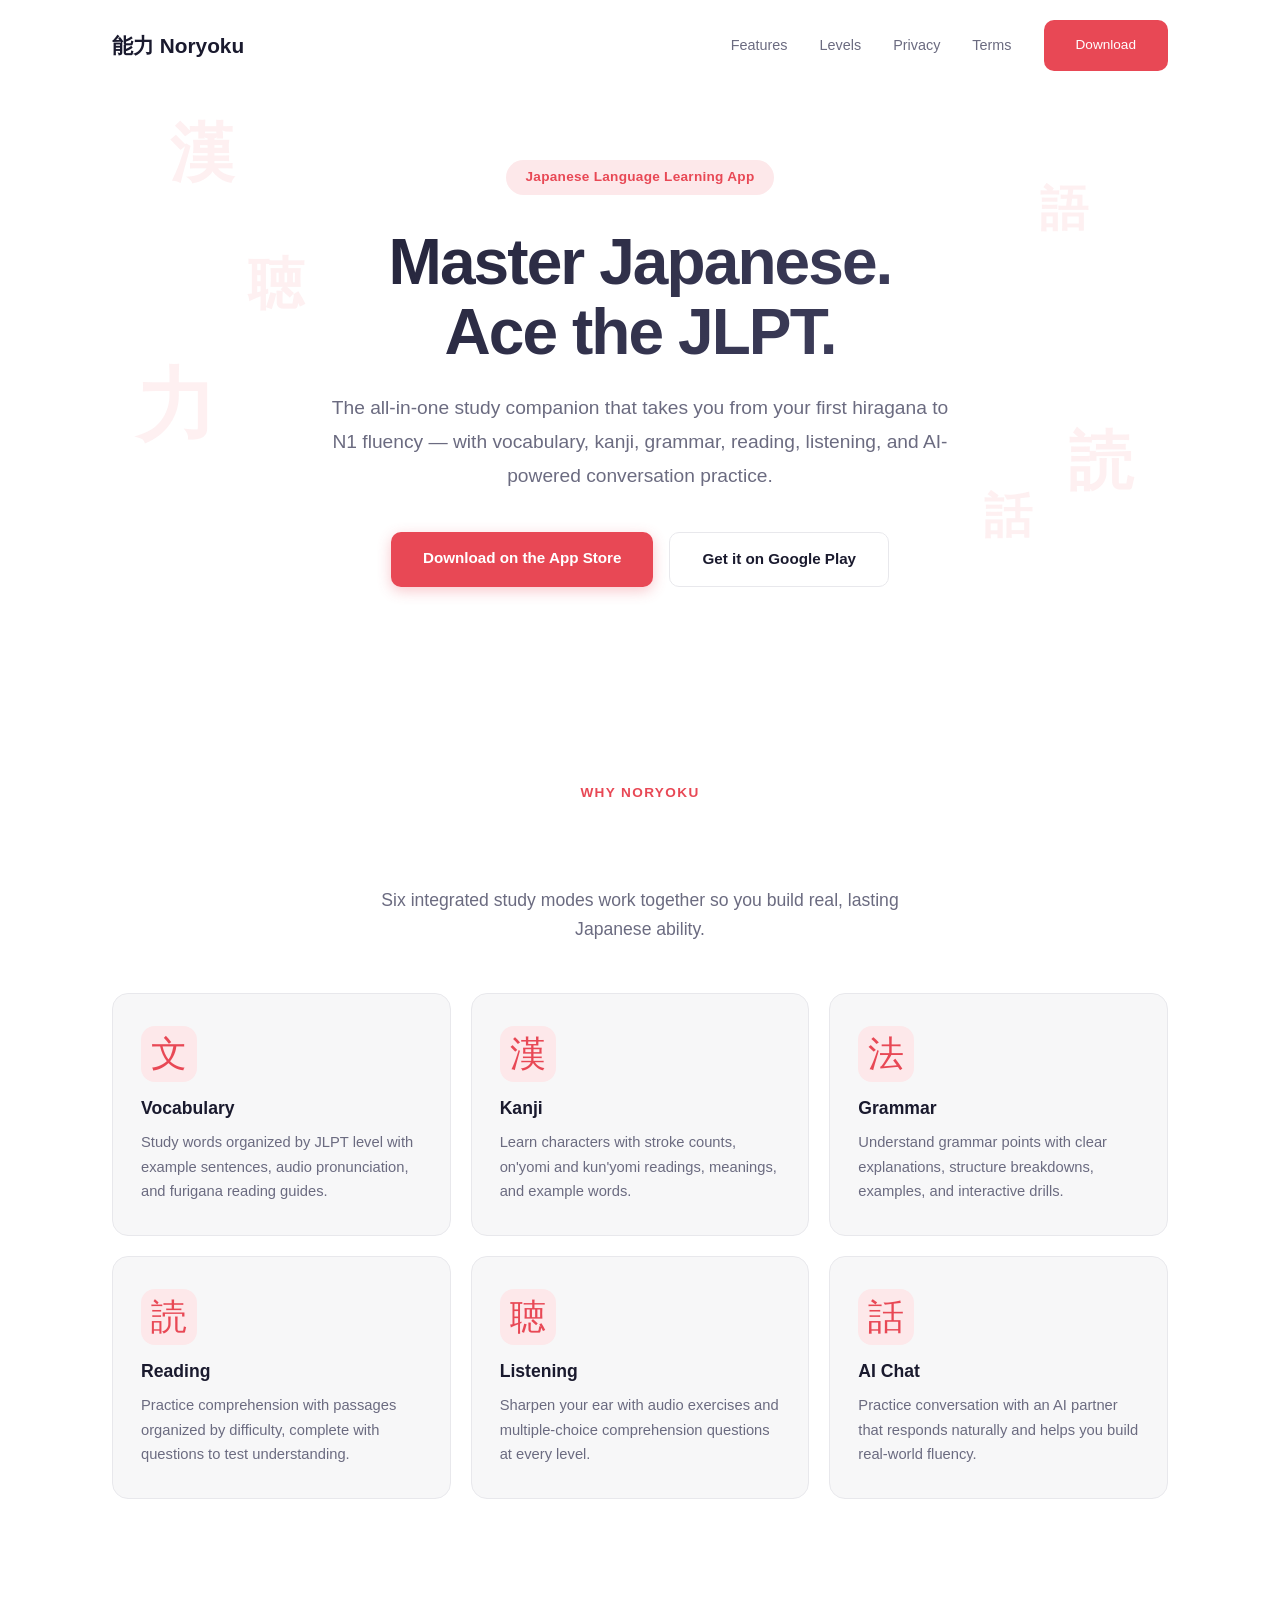
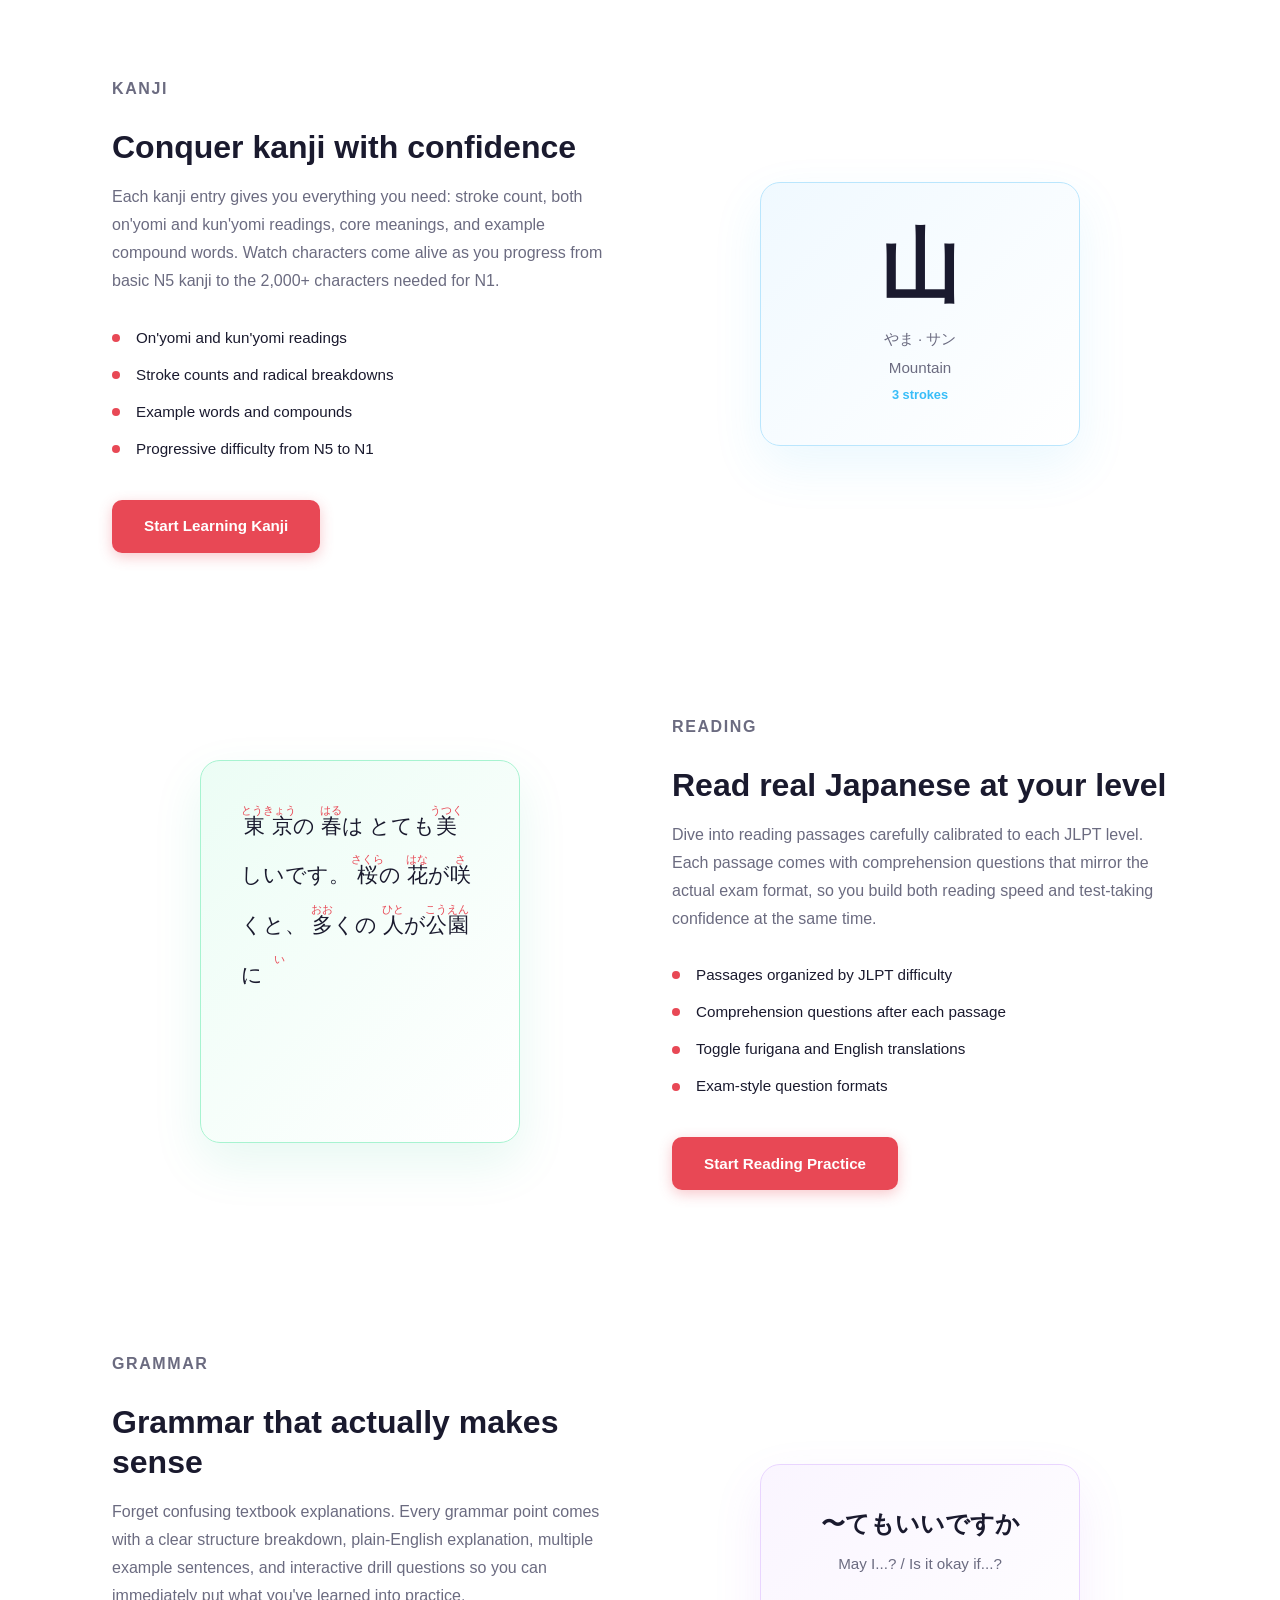
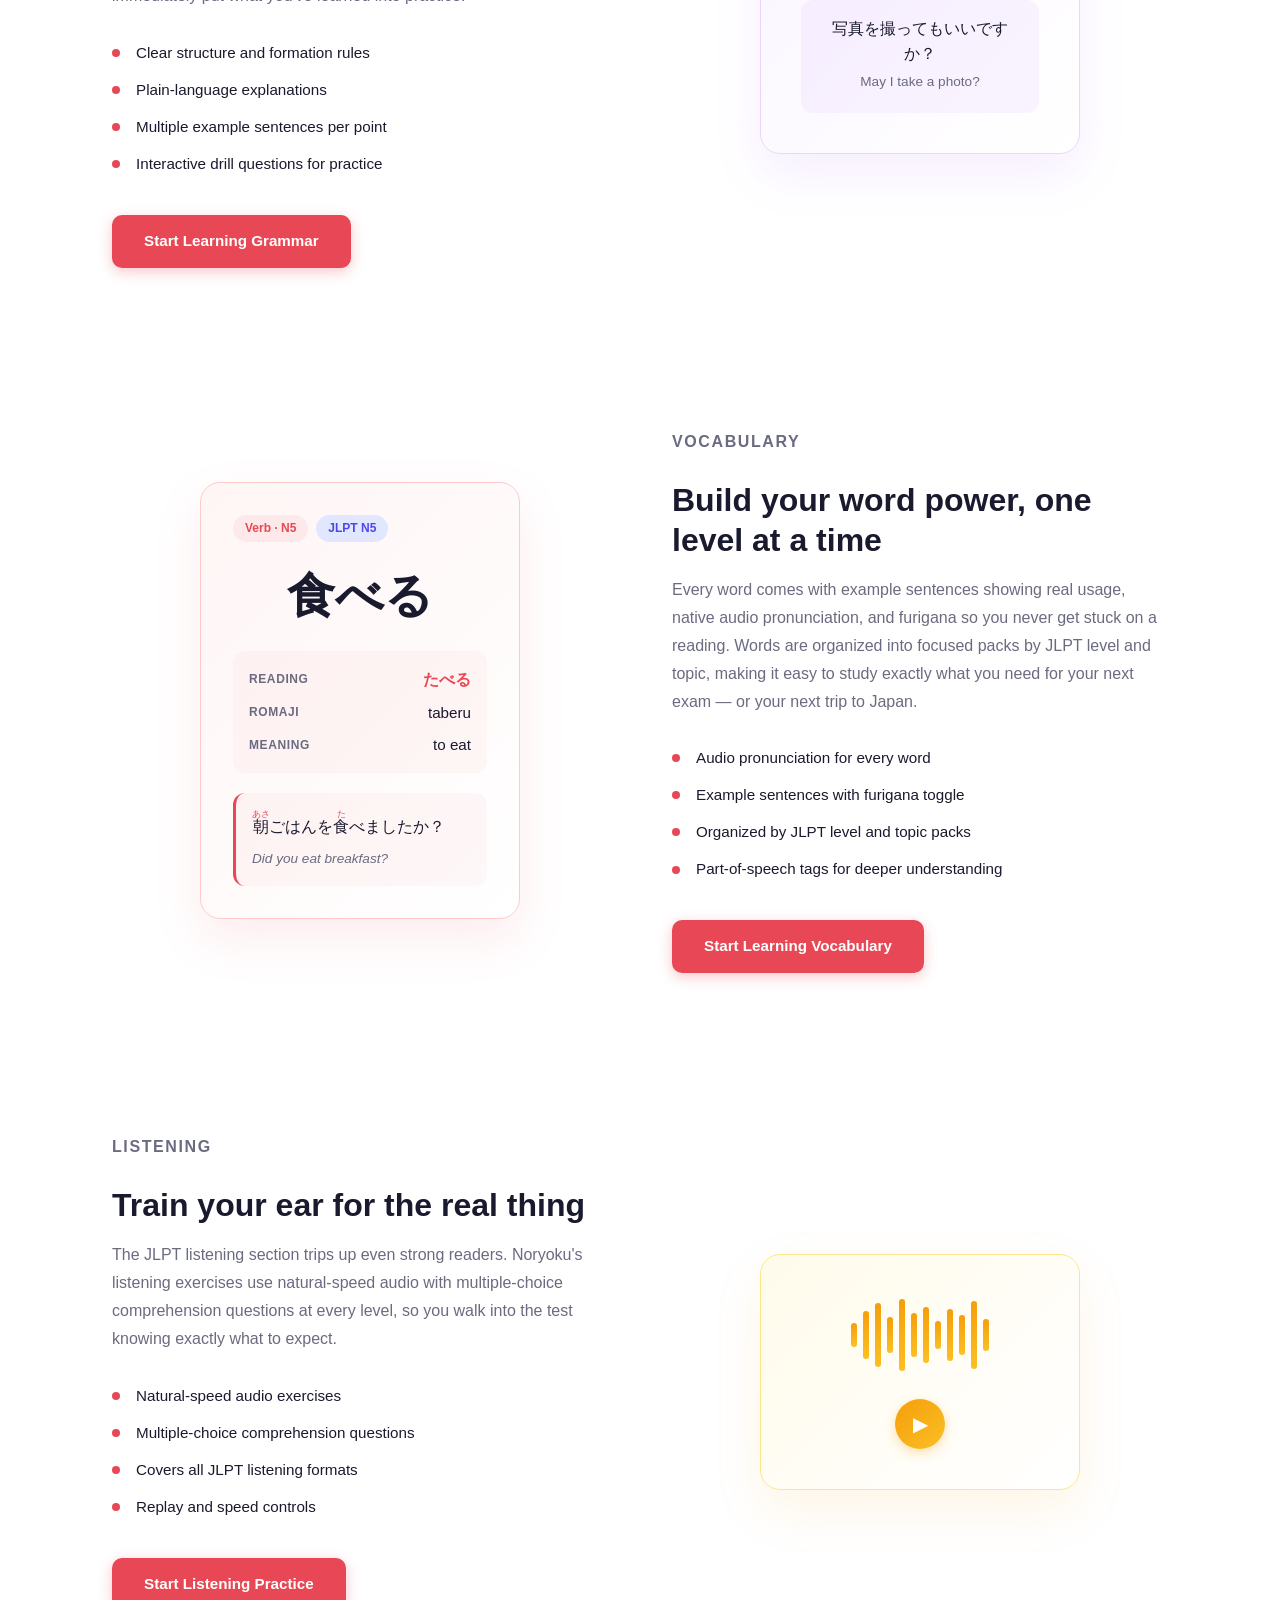
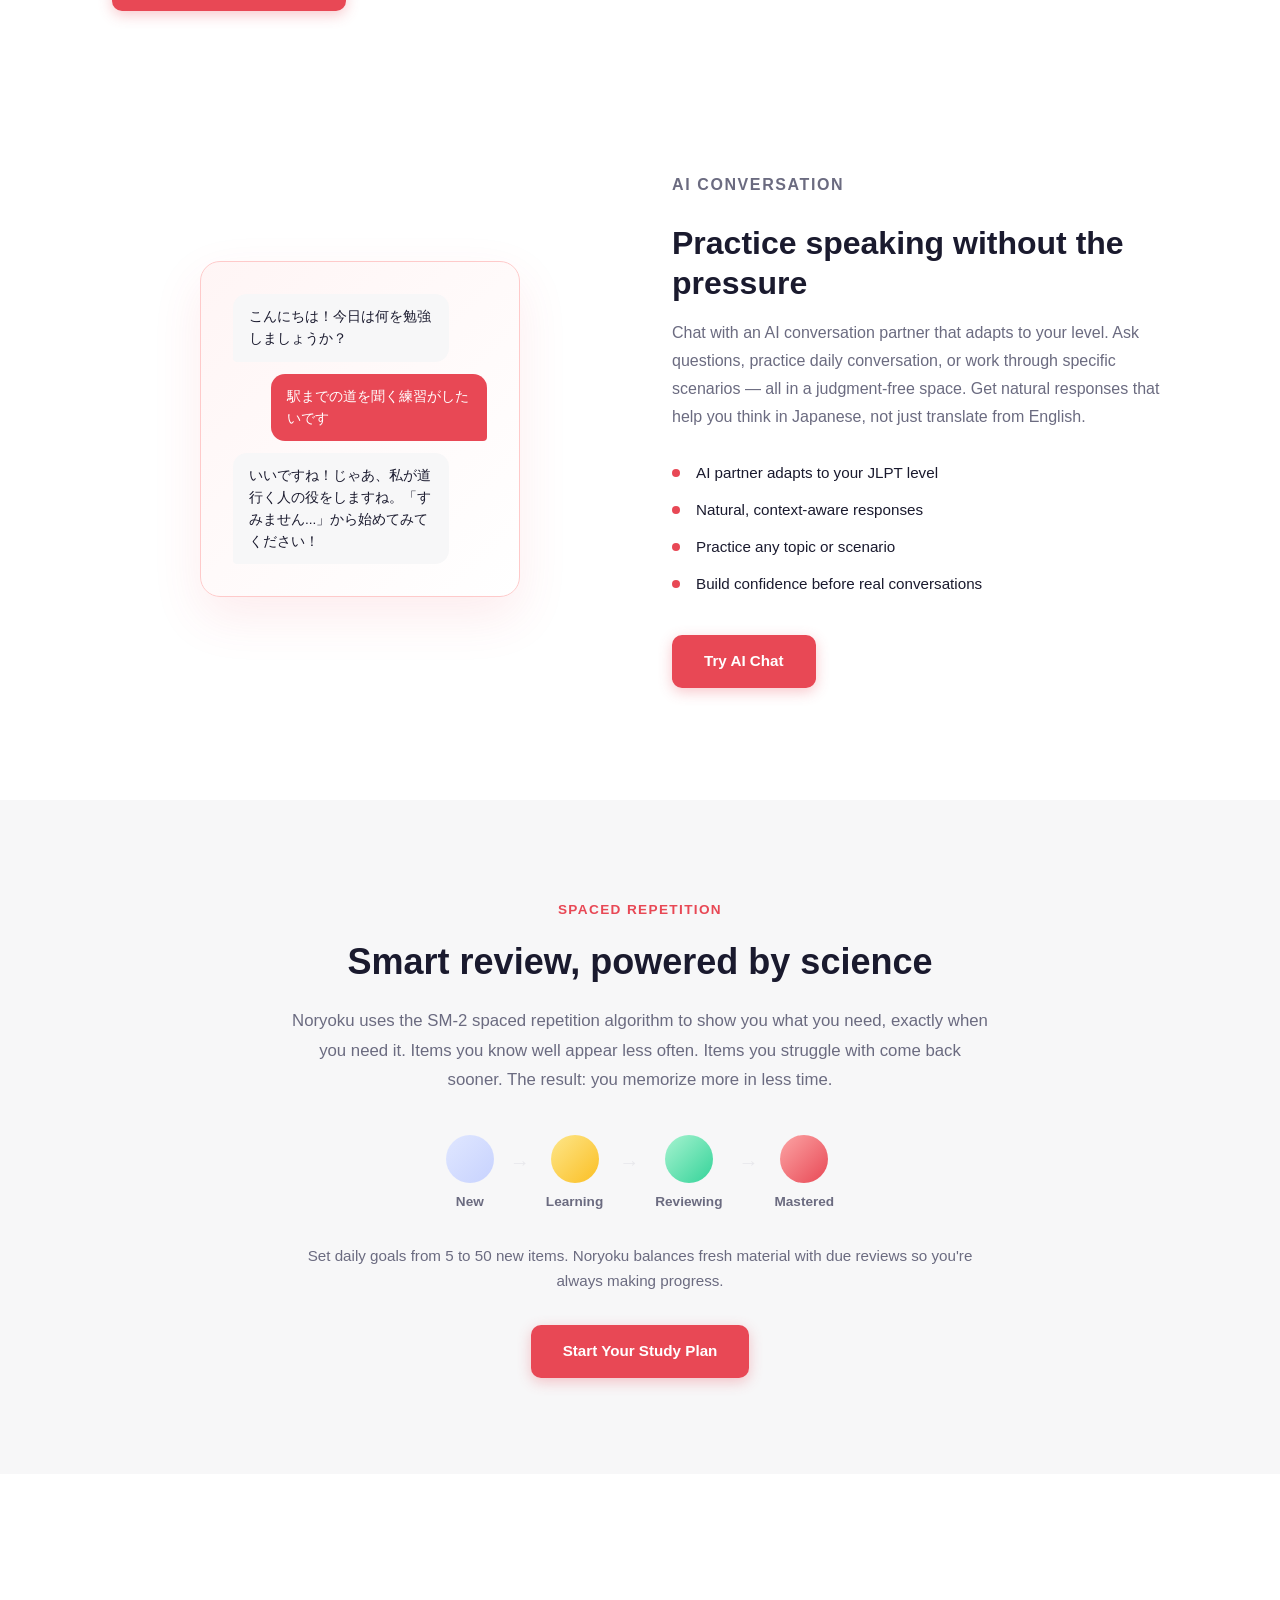
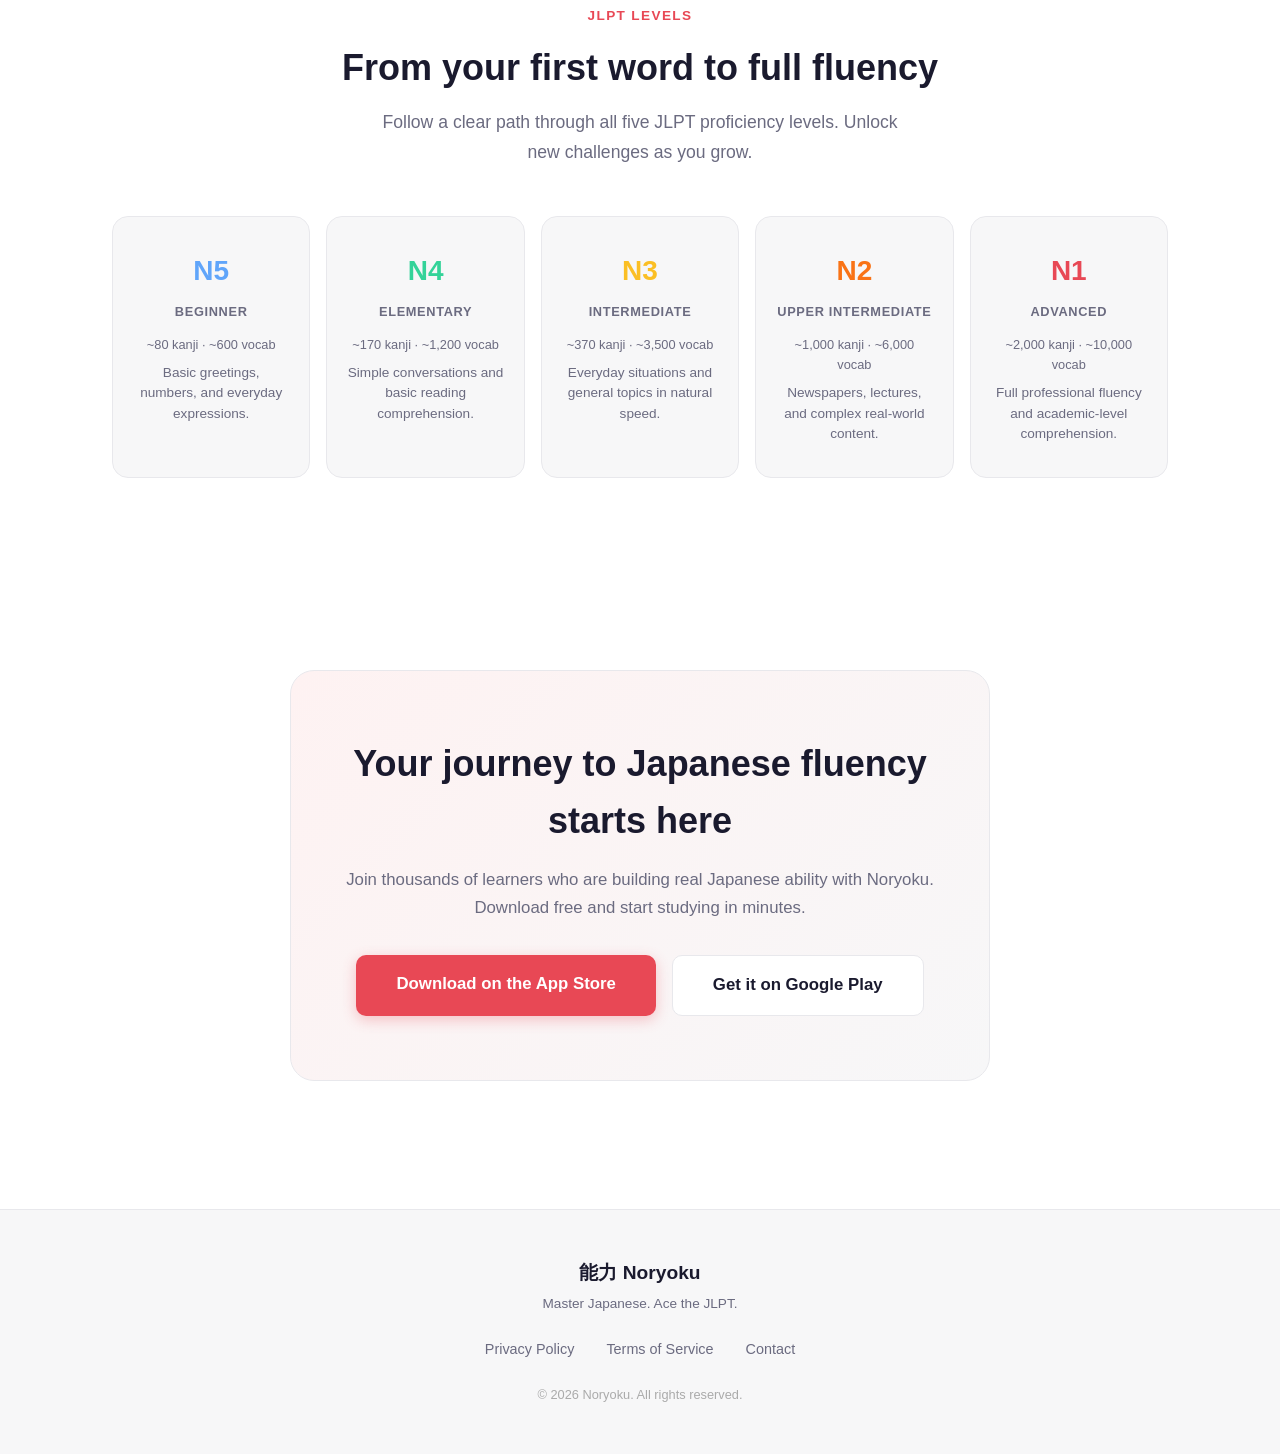
==== index.html @ cccd6f00 "Initial marketing site with landing page, privacy policy, and terms of service Co-Authored-By: Claud" ====
<!DOCTYPE html>
<html lang="en">
<head>
  <meta charset="UTF-8">
  <meta name="viewport" content="width=device-width, initial-scale=1.0">
  <title>Noryoku — Master Japanese for the JLPT</title>
  <meta name="description" content="Noryoku is a comprehensive Japanese language learning app designed to help you prepare for the JLPT with vocabulary, kanji, grammar, reading, listening, and AI-powered conversation practice.">
  <link rel="stylesheet" href="style.css">
</head>
<body>
  <header>
    <nav>
      <a href="index.html" class="logo">能力 <span>Noryoku</span></a>
      <div class="nav-links">
        <a href="#features">Features</a>
        <a href="#levels">Levels</a>
        <a href="privacy.html">Privacy</a>
        <a href="terms.html">Terms</a>
        <a href="#" class="btn btn-nav">Download</a>
      </div>
    </nav>
  </header>

  <main>
    <!-- Hero -->
    <section class="hero">
      <div class="hero-badge fade-in">Japanese Language Learning App</div>
      <h1 class="fade-in delay-1">Master Japanese.<br>Ace the JLPT.</h1>
      <p class="subtitle fade-in delay-2">The all-in-one study companion that takes you from your first hiragana to N1 fluency — with vocabulary, kanji, grammar, reading, listening, and AI-powered conversation practice.</p>
      <div class="cta-buttons fade-in delay-3">
        <a href="#" class="btn btn-primary">Download on the App Store</a>
        <a href="#" class="btn btn-secondary">Get it on Google Play</a>
      </div>
      <div class="hero-kanji" aria-hidden="true">
        <span class="floating-char char-1">漢</span>
        <span class="floating-char char-2">語</span>
        <span class="floating-char char-3">力</span>
        <span class="floating-char char-4">読</span>
        <span class="floating-char char-5">聴</span>
        <span class="floating-char char-6">話</span>
      </div>
    </section>

    <!-- Feature overview grid -->
    <section id="features" class="features">
      <p class="section-label scroll-reveal">Why Noryoku</p>
      <h2 class="scroll-reveal">Everything you need in one app</h2>
      <p class="section-subtitle scroll-reveal">Six integrated study modes work together so you build real, lasting Japanese ability.</p>
      <div class="feature-grid">
        <div class="feature-card scroll-reveal">
          <div class="feature-icon">文</div>
          <h3>Vocabulary</h3>
          <p>Study words organized by JLPT level with example sentences, audio pronunciation, and furigana reading guides.</p>
        </div>
        <div class="feature-card scroll-reveal">
          <div class="feature-icon">漢</div>
          <h3>Kanji</h3>
          <p>Learn characters with stroke counts, on'yomi and kun'yomi readings, meanings, and example words.</p>
        </div>
        <div class="feature-card scroll-reveal">
          <div class="feature-icon">法</div>
          <h3>Grammar</h3>
          <p>Understand grammar points with clear explanations, structure breakdowns, examples, and interactive drills.</p>
        </div>
        <div class="feature-card scroll-reveal">
          <div class="feature-icon">読</div>
          <h3>Reading</h3>
          <p>Practice comprehension with passages organized by difficulty, complete with questions to test understanding.</p>
        </div>
        <div class="feature-card scroll-reveal">
          <div class="feature-icon">聴</div>
          <h3>Listening</h3>
          <p>Sharpen your ear with audio exercises and multiple-choice comprehension questions at every level.</p>
        </div>
        <div class="feature-card scroll-reveal">
          <div class="feature-icon">話</div>
          <h3>AI Chat</h3>
          <p>Practice conversation with an AI partner that responds naturally and helps you build real-world fluency.</p>
        </div>
      </div>
    </section>

    <!-- Kanji deep dive -->
    <section class="feature-spotlight">
      <div class="spotlight-content scroll-reveal">
        <p class="section-label">Kanji</p>
        <h2>Conquer kanji with confidence</h2>
        <p>Each kanji entry gives you everything you need: stroke count, both on'yomi and kun'yomi readings, core meanings, and example compound words. Watch characters come alive as you progress from basic N5 kanji to the 2,000+ characters needed for N1.</p>
        <ul class="feature-list">
          <li>On'yomi and kun'yomi readings</li>
          <li>Stroke counts and radical breakdowns</li>
          <li>Example words and compounds</li>
          <li>Progressive difficulty from N5 to N1</li>
        </ul>
        <a href="#" class="btn btn-primary">Start Learning Kanji</a>
      </div>
      <div class="spotlight-visual scroll-reveal">
        <div class="mock-card mock-kanji">
          <div class="mock-kanji-char">山</div>
          <div class="mock-kanji-details">
            <span>やま &middot; サン</span>
            <span>Mountain</span>
            <span class="mock-strokes">3 strokes</span>
          </div>
        </div>
      </div>
    </section>

    <!-- Reading deep dive -->
    <section class="feature-spotlight reverse">
      <div class="spotlight-content scroll-reveal">
        <p class="section-label">Reading</p>
        <h2>Read real Japanese at your level</h2>
        <p>Dive into reading passages carefully calibrated to each JLPT level. Each passage comes with comprehension questions that mirror the actual exam format, so you build both reading speed and test-taking confidence at the same time.</p>
        <ul class="feature-list">
          <li>Passages organized by JLPT difficulty</li>
          <li>Comprehension questions after each passage</li>
          <li>Toggle furigana and English translations</li>
          <li>Exam-style question formats</li>
        </ul>
        <a href="#" class="btn btn-primary">Start Reading Practice</a>
      </div>
      <div class="spotlight-visual scroll-reveal">
        <div class="mock-card mock-reading" id="reading-card">
          <div class="reading-passage">
            <span class="reading-word rw-1"><ruby>東京<rt>とうきょう</rt></ruby>の</span>
            <span class="reading-word rw-2"><ruby>春<rt>はる</rt></ruby>は</span>
            <span class="reading-word rw-3">とても</span>
            <span class="reading-word rw-4"><ruby>美<rt>うつく</rt></ruby>しいです。</span>
            <span class="reading-word rw-5"><ruby>桜<rt>さくら</rt></ruby>の</span>
            <span class="reading-word rw-6"><ruby>花<rt>はな</rt></ruby>が</span>
            <span class="reading-word rw-7"><ruby>咲<rt>さ</rt></ruby>くと、</span>
            <span class="reading-word rw-8"><ruby>多<rt>おお</rt></ruby>くの</span>
            <span class="reading-word rw-9"><ruby>人<rt>ひと</rt></ruby>が</span>
            <span class="reading-word rw-10"><ruby>公園<rt>こうえん</rt></ruby>に</span>
            <span class="reading-word rw-11"><ruby>行<rt>い</rt></ruby>きます。</span>
          </div>
          <div class="reading-translation rw-12">Spring in Tokyo is very beautiful. When the cherry blossoms bloom, many people go to the park.</div>
        </div>
      </div>
    </section>

    <!-- Grammar deep dive -->
    <section class="feature-spotlight">
      <div class="spotlight-content scroll-reveal">
        <p class="section-label">Grammar</p>
        <h2>Grammar that actually makes sense</h2>
        <p>Forget confusing textbook explanations. Every grammar point comes with a clear structure breakdown, plain-English explanation, multiple example sentences, and interactive drill questions so you can immediately put what you've learned into practice.</p>
        <ul class="feature-list">
          <li>Clear structure and formation rules</li>
          <li>Plain-language explanations</li>
          <li>Multiple example sentences per point</li>
          <li>Interactive drill questions for practice</li>
        </ul>
        <a href="#" class="btn btn-primary">Start Learning Grammar</a>
      </div>
      <div class="spotlight-visual scroll-reveal">
        <div class="mock-card mock-grammar">
          <div class="mock-grammar-pattern">〜てもいいですか</div>
          <div class="mock-grammar-meaning">May I...? / Is it okay if...?</div>
          <div class="mock-grammar-example">
            <p>写真を撮ってもいいですか？</p>
            <p class="mock-translation">May I take a photo?</p>
          </div>
        </div>
      </div>
    </section>

    <!-- Vocabulary deep dive -->
    <section class="feature-spotlight reverse">
      <div class="spotlight-content scroll-reveal">
        <p class="section-label">Vocabulary</p>
        <h2>Build your word power, one level at a time</h2>
        <p>Every word comes with example sentences showing real usage, native audio pronunciation, and furigana so you never get stuck on a reading. Words are organized into focused packs by JLPT level and topic, making it easy to study exactly what you need for your next exam — or your next trip to Japan.</p>
        <ul class="feature-list">
          <li>Audio pronunciation for every word</li>
          <li>Example sentences with furigana toggle</li>
          <li>Organized by JLPT level and topic packs</li>
          <li>Part-of-speech tags for deeper understanding</li>
        </ul>
        <a href="#" class="btn btn-primary">Start Learning Vocabulary</a>
      </div>
      <div class="spotlight-visual scroll-reveal">
        <div class="mock-card mock-vocab">
          <div class="vocab-header">
            <div class="mock-tag">Verb &middot; N5</div>
            <div class="mock-tag tag-jlpt">JLPT N5</div>
          </div>
          <div class="mock-word">食べる</div>
          <div class="vocab-readings">
            <div class="vocab-reading-row">
              <span class="vocab-label">Reading</span>
              <span class="vocab-value-jp">たべる</span>
            </div>
            <div class="vocab-reading-row">
              <span class="vocab-label">Romaji</span>
              <span class="vocab-value">taberu</span>
            </div>
            <div class="vocab-reading-row">
              <span class="vocab-label">Meaning</span>
              <span class="vocab-value">to eat</span>
            </div>
          </div>
          <div class="vocab-example">
            <p class="vocab-example-jp"><ruby>朝<rt>あさ</rt></ruby>ごはんを<ruby>食<rt>た</rt></ruby>べましたか？</p>
            <p class="vocab-example-en">Did you eat breakfast?</p>
          </div>
        </div>
      </div>
    </section>

    <!-- Listening deep dive -->
    <section class="feature-spotlight">
      <div class="spotlight-content scroll-reveal">
        <p class="section-label">Listening</p>
        <h2>Train your ear for the real thing</h2>
        <p>The JLPT listening section trips up even strong readers. Noryoku's listening exercises use natural-speed audio with multiple-choice comprehension questions at every level, so you walk into the test knowing exactly what to expect.</p>
        <ul class="feature-list">
          <li>Natural-speed audio exercises</li>
          <li>Multiple-choice comprehension questions</li>
          <li>Covers all JLPT listening formats</li>
          <li>Replay and speed controls</li>
        </ul>
        <a href="#" class="btn btn-primary">Start Listening Practice</a>
      </div>
      <div class="spotlight-visual scroll-reveal">
        <div class="mock-card mock-listening">
          <div class="mock-waveform">
            <div class="wave-bar" style="height: 30%"></div>
            <div class="wave-bar" style="height: 60%"></div>
            <div class="wave-bar" style="height: 80%"></div>
            <div class="wave-bar" style="height: 45%"></div>
            <div class="wave-bar" style="height: 90%"></div>
            <div class="wave-bar" style="height: 55%"></div>
            <div class="wave-bar" style="height: 70%"></div>
            <div class="wave-bar" style="height: 35%"></div>
            <div class="wave-bar" style="height: 65%"></div>
            <div class="wave-bar" style="height: 50%"></div>
            <div class="wave-bar" style="height: 85%"></div>
            <div class="wave-bar" style="height: 40%"></div>
          </div>
          <div class="mock-play-btn">&#9654;</div>
        </div>
      </div>
    </section>

    <!-- AI Chat deep dive -->
    <section class="feature-spotlight reverse">
      <div class="spotlight-content scroll-reveal">
        <p class="section-label">AI Conversation</p>
        <h2>Practice speaking without the pressure</h2>
        <p>Chat with an AI conversation partner that adapts to your level. Ask questions, practice daily conversation, or work through specific scenarios — all in a judgment-free space. Get natural responses that help you think in Japanese, not just translate from English.</p>
        <ul class="feature-list">
          <li>AI partner adapts to your JLPT level</li>
          <li>Natural, context-aware responses</li>
          <li>Practice any topic or scenario</li>
          <li>Build confidence before real conversations</li>
        </ul>
        <a href="#" class="btn btn-primary">Try AI Chat</a>
      </div>
      <div class="spotlight-visual scroll-reveal">
        <div class="mock-card mock-chat">
          <div class="chat-bubble incoming">こんにちは！今日は何を勉強しましょうか？</div>
          <div class="chat-bubble outgoing">駅までの道を聞く練習がしたいです</div>
          <div class="chat-bubble incoming">いいですね！じゃあ、私が道行く人の役をしますね。「すみません...」から始めてみてください！</div>
        </div>
      </div>
    </section>

    <!-- SRS Section -->
    <section class="srs">
      <div class="srs-inner scroll-reveal">
        <p class="section-label">Spaced Repetition</p>
        <h2>Smart review, powered by science</h2>
        <p class="srs-description">Noryoku uses the SM-2 spaced repetition algorithm to show you what you need, exactly when you need it. Items you know well appear less often. Items you struggle with come back sooner. The result: you memorize more in less time.</p>
        <div class="srs-stages">
          <div class="srs-stage">
            <div class="srs-dot new"></div>
            <span>New</span>
          </div>
          <div class="srs-arrow">&rarr;</div>
          <div class="srs-stage">
            <div class="srs-dot learning"></div>
            <span>Learning</span>
          </div>
          <div class="srs-arrow">&rarr;</div>
          <div class="srs-stage">
            <div class="srs-dot reviewing"></div>
            <span>Reviewing</span>
          </div>
          <div class="srs-arrow">&rarr;</div>
          <div class="srs-stage">
            <div class="srs-dot mastered"></div>
            <span>Mastered</span>
          </div>
        </div>
        <p class="srs-sub">Set daily goals from 5 to 50 new items. Noryoku balances fresh material with due reviews so you're always making progress.</p>
        <a href="#" class="btn btn-primary">Start Your Study Plan</a>
      </div>
    </section>

    <!-- Levels -->
    <section id="levels" class="levels">
      <p class="section-label scroll-reveal">JLPT Levels</p>
      <h2 class="scroll-reveal">From your first word to full fluency</h2>
      <p class="section-subtitle scroll-reveal">Follow a clear path through all five JLPT proficiency levels. Unlock new challenges as you grow.</p>
      <div class="levels-grid">
        <div class="level-card scroll-reveal">
          <span class="level-badge n5">N5</span>
          <p class="level-label">Beginner</p>
          <p class="level-stats">~80 kanji &middot; ~600 vocab</p>
          <p class="level-desc">Basic greetings, numbers, and everyday expressions.</p>
        </div>
        <div class="level-card scroll-reveal">
          <span class="level-badge n4">N4</span>
          <p class="level-label">Elementary</p>
          <p class="level-stats">~170 kanji &middot; ~1,200 vocab</p>
          <p class="level-desc">Simple conversations and basic reading comprehension.</p>
        </div>
        <div class="level-card scroll-reveal">
          <span class="level-badge n3">N3</span>
          <p class="level-label">Intermediate</p>
          <p class="level-stats">~370 kanji &middot; ~3,500 vocab</p>
          <p class="level-desc">Everyday situations and general topics in natural speed.</p>
        </div>
        <div class="level-card scroll-reveal">
          <span class="level-badge n2">N2</span>
          <p class="level-label">Upper Intermediate</p>
          <p class="level-stats">~1,000 kanji &middot; ~6,000 vocab</p>
          <p class="level-desc">Newspapers, lectures, and complex real-world content.</p>
        </div>
        <div class="level-card scroll-reveal">
          <span class="level-badge n1">N1</span>
          <p class="level-label">Advanced</p>
          <p class="level-stats">~2,000 kanji &middot; ~10,000 vocab</p>
          <p class="level-desc">Full professional fluency and academic-level comprehension.</p>
        </div>
      </div>
    </section>

    <!-- Bottom CTA -->
    <section class="bottom-cta">
      <div class="cta-inner scroll-reveal">
        <h2>Your journey to Japanese fluency starts here</h2>
        <p>Join thousands of learners who are building real Japanese ability with Noryoku. Download free and start studying in minutes.</p>
        <div class="cta-buttons">
          <a href="#" class="btn btn-primary btn-large">Download on the App Store</a>
          <a href="#" class="btn btn-secondary btn-large">Get it on Google Play</a>
        </div>
      </div>
    </section>
  </main>

  <footer>
    <div class="footer-content">
      <div class="footer-top">
        <p class="footer-logo">能力 Noryoku</p>
        <p class="footer-tagline">Master Japanese. Ace the JLPT.</p>
      </div>
      <div class="footer-links">
        <a href="privacy.html">Privacy Policy</a>
        <a href="terms.html">Terms of Service</a>
        <a href="mailto:support@noryoku.app">Contact</a>
      </div>
      <p class="copyright">&copy; 2026 Noryoku. All rights reserved.</p>
    </div>
  </footer>

  <script>
    // Scroll-reveal animation
    const observer = new IntersectionObserver((entries) => {
      entries.forEach(entry => {
        if (entry.isIntersecting) {
          entry.target.classList.add('revealed');
        }
      });
    }, { threshold: 0.1, rootMargin: '0px 0px -50px 0px' });

    document.querySelectorAll('.scroll-reveal').forEach(el => observer.observe(el));

    // Navbar background on scroll
    const nav = document.querySelector('header');
    window.addEventListener('scroll', () => {
      nav.classList.toggle('scrolled', window.scrollY > 40);
    });

    // Reading passage word-by-word animation
    const readingCard = document.getElementById('reading-card');
    if (readingCard) {
      let readingAnimated = false;
      const readingObserver = new IntersectionObserver((entries) => {
        entries.forEach(entry => {
          if (entry.isIntersecting && !readingAnimated) {
            readingAnimated = true;
            const words = readingCard.querySelectorAll('.reading-word');
            words.forEach((word, i) => {
              setTimeout(() => word.classList.add('visible'), i * 200);
            });
            const translation = readingCard.querySelector('.reading-translation');
            setTimeout(() => translation.classList.add('visible'), words.length * 200 + 400);
          }
        });
      }, { threshold: 0.4 });
      readingObserver.observe(readingCard);
    }
  </script>
</body>
</html>
---- style.css ----
* {
  margin: 0;
  padding: 0;
  box-sizing: border-box;
}

:root {
  --color-bg: #ffffff;
  --color-surface: #f7f7f8;
  --color-surface-alt: #fef2f2;
  --color-border: #e8e8ec;
  --color-text: #1a1a2e;
  --color-text-muted: #6b6b80;
  --color-accent: #e84855;
  --color-accent-hover: #d43a47;
  --color-accent-light: #fde8ea;
  --font-sans: -apple-system, BlinkMacSystemFont, 'Segoe UI', Roboto, sans-serif;
  --font-jp: 'Hiragino Sans', 'Yu Gothic', 'Noto Sans JP', sans-serif;
  --max-width: 1120px;
}

html {
  scroll-behavior: smooth;
}

body {
  font-family: var(--font-sans);
  background: var(--color-bg);
  color: var(--color-text);
  line-height: 1.6;
  overflow-x: hidden;
}

/* ── Animations ── */
@keyframes fadeInUp {
  from { opacity: 0; transform: translateY(30px); }
  to { opacity: 1; transform: translateY(0); }
}

@keyframes float {
  0%, 100% { transform: translateY(0) rotate(0deg); }
  50% { transform: translateY(-20px) rotate(5deg); }
}

@keyframes float-reverse {
  0%, 100% { transform: translateY(0) rotate(0deg); }
  50% { transform: translateY(-15px) rotate(-5deg); }
}

@keyframes pulse {
  0%, 100% { opacity: 0.15; }
  50% { opacity: 0.3; }
}

@keyframes wave-pulse {
  0%, 100% { transform: scaleY(1); }
  50% { transform: scaleY(1.3); }
}

.fade-in {
  opacity: 0;
  animation: fadeInUp 0.8s ease forwards;
}
.delay-1 { animation-delay: 0.15s; }
.delay-2 { animation-delay: 0.3s; }
.delay-3 { animation-delay: 0.45s; }

.scroll-reveal {
  opacity: 0;
  transform: translateY(30px);
  transition: opacity 0.7s ease, transform 0.7s ease;
}
.scroll-reveal.revealed {
  opacity: 1;
  transform: translateY(0);
}

/* ── Nav ── */
header {
  position: fixed;
  top: 0;
  left: 0;
  right: 0;
  z-index: 100;
  transition: background 0.3s, box-shadow 0.3s, backdrop-filter 0.3s;
}

header.scrolled {
  background: rgba(255, 255, 255, 0.85);
  backdrop-filter: blur(12px);
  -webkit-backdrop-filter: blur(12px);
  box-shadow: 0 1px 0 var(--color-border);
}

nav {
  display: flex;
  justify-content: space-between;
  align-items: center;
  max-width: var(--max-width);
  margin: 0 auto;
  padding: 1.25rem 2rem;
}

.logo {
  font-family: var(--font-jp);
  font-size: 1.3rem;
  font-weight: 700;
  color: var(--color-text);
  text-decoration: none;
  transition: opacity 0.2s;
}

.logo:hover { opacity: 0.7; }

.logo span { font-family: var(--font-sans); }

.nav-links {
  display: flex;
  gap: 2rem;
  align-items: center;
}

.nav-links a {
  color: var(--color-text-muted);
  text-decoration: none;
  font-size: 0.9rem;
  font-weight: 500;
  transition: color 0.2s;
}

.nav-links a:hover { color: var(--color-text); }

.btn-nav {
  background: var(--color-accent);
  color: #fff !important;
  padding: 0.5rem 1.25rem;
  border-radius: 8px;
  font-size: 0.85rem !important;
  transition: background 0.2s, transform 0.2s;
}

.btn-nav:hover {
  background: var(--color-accent-hover);
  color: #fff !important;
  transform: translateY(-1px);
}

/* ── Hero ── */
.hero {
  text-align: center;
  padding: 10rem 2rem 6rem;
  max-width: var(--max-width);
  margin: 0 auto;
  position: relative;
}

.hero-badge {
  display: inline-block;
  background: var(--color-accent-light);
  color: var(--color-accent);
  padding: 0.4rem 1.25rem;
  border-radius: 100px;
  font-size: 0.85rem;
  font-weight: 600;
  margin-bottom: 2rem;
  letter-spacing: 0.02em;
}

.hero h1 {
  font-size: 4rem;
  font-weight: 800;
  line-height: 1.1;
  margin-bottom: 1.5rem;
  letter-spacing: -0.03em;
  background: linear-gradient(135deg, var(--color-text) 0%, #4a4a6a 100%);
  -webkit-background-clip: text;
  -webkit-text-fill-color: transparent;
  background-clip: text;
}

.subtitle {
  font-size: 1.2rem;
  color: var(--color-text-muted);
  max-width: 620px;
  margin: 0 auto 2.5rem;
  line-height: 1.75;
}

/* Floating kanji */
.hero-kanji {
  position: absolute;
  top: 0;
  left: 0;
  right: 0;
  bottom: 0;
  pointer-events: none;
  overflow: hidden;
}

.floating-char {
  position: absolute;
  font-family: var(--font-jp);
  font-weight: 700;
  color: var(--color-accent);
  opacity: 0.08;
  font-size: 4rem;
}

.char-1 { top: 15%; left: 8%; animation: float 6s ease-in-out infinite; }
.char-2 { top: 25%; right: 10%; animation: float-reverse 7s ease-in-out infinite; font-size: 3rem; }
.char-3 { top: 50%; left: 5%; animation: float 8s ease-in-out infinite 1s; font-size: 5rem; }
.char-4 { top: 60%; right: 6%; animation: float-reverse 6.5s ease-in-out infinite 0.5s; }
.char-5 { top: 35%; left: 15%; animation: float 7.5s ease-in-out infinite 2s; font-size: 3.5rem; }
.char-6 { top: 70%; right: 15%; animation: float-reverse 8s ease-in-out infinite 1.5s; font-size: 3rem; }

/* ── Buttons ── */
.cta-buttons {
  display: flex;
  gap: 1rem;
  justify-content: center;
  flex-wrap: wrap;
}

.btn {
  display: inline-block;
  padding: 0.9rem 2rem;
  border-radius: 10px;
  text-decoration: none;
  font-weight: 600;
  font-size: 0.95rem;
  transition: all 0.25s ease;
  cursor: pointer;
}

.btn-primary {
  background: var(--color-accent);
  color: #fff;
  box-shadow: 0 4px 14px rgba(232, 72, 85, 0.3);
}

.btn-primary:hover {
  background: var(--color-accent-hover);
  transform: translateY(-2px);
  box-shadow: 0 6px 20px rgba(232, 72, 85, 0.4);
}

.btn-secondary {
  background: var(--color-bg);
  color: var(--color-text);
  border: 1.5px solid var(--color-border);
}

.btn-secondary:hover {
  border-color: #ccc;
  transform: translateY(-2px);
  box-shadow: 0 4px 12px rgba(0, 0, 0, 0.06);
}

.btn-large {
  padding: 1rem 2.5rem;
  font-size: 1.05rem;
}

/* ── Section labels ── */
.section-label {
  display: inline-block;
  color: var(--color-accent);
  font-size: 0.85rem;
  font-weight: 700;
  text-transform: uppercase;
  letter-spacing: 0.1em;
  margin-bottom: 0.75rem;
}

.section-subtitle {
  color: var(--color-text-muted);
  font-size: 1.1rem;
  max-width: 540px;
  margin: 0 auto 3rem;
  text-align: center;
  line-height: 1.7;
}

/* ── Feature grid ── */
.features {
  max-width: var(--max-width);
  margin: 0 auto;
  padding: 6rem 2rem;
  text-align: center;
}

.features h2 {
  font-size: 2.25rem;
  font-weight: 700;
  margin-bottom: 0.75rem;
}

.feature-grid {
  display: grid;
  grid-template-columns: repeat(3, 1fr);
  gap: 1.25rem;
  margin-top: 1rem;
}

.feature-card {
  background: var(--color-surface);
  border: 1px solid var(--color-border);
  border-radius: 16px;
  padding: 2rem 1.75rem;
  text-align: left;
  transition: transform 0.3s ease, box-shadow 0.3s ease;
}

.feature-card:hover {
  transform: translateY(-4px);
  box-shadow: 0 12px 32px rgba(0, 0, 0, 0.06);
}

.feature-icon {
  font-family: var(--font-jp);
  font-size: 2.25rem;
  margin-bottom: 0.75rem;
  color: var(--color-accent);
  display: inline-block;
  width: 56px;
  height: 56px;
  line-height: 56px;
  text-align: center;
  background: var(--color-accent-light);
  border-radius: 14px;
}

.feature-card h3 {
  font-size: 1.1rem;
  font-weight: 600;
  margin-bottom: 0.5rem;
}

.feature-card p {
  color: var(--color-text-muted);
  font-size: 0.92rem;
  line-height: 1.65;
}

/* ── Feature spotlights ── */
.feature-spotlight {
  max-width: var(--max-width);
  margin: 0 auto;
  padding: 5rem 2rem;
  display: flex;
  align-items: center;
  gap: 4rem;
}

.feature-spotlight.reverse {
  flex-direction: row-reverse;
}

.spotlight-content {
  flex: 1;
}

.spotlight-content h2 {
  font-size: 2rem;
  font-weight: 700;
  margin-bottom: 1rem;
  line-height: 1.25;
}

.spotlight-content > p {
  color: var(--color-text-muted);
  font-size: 1rem;
  line-height: 1.75;
  margin-bottom: 1.5rem;
}

.feature-list {
  list-style: none;
  margin-bottom: 2rem;
}

.feature-list li {
  padding: 0.4rem 0;
  padding-left: 1.5rem;
  position: relative;
  color: var(--color-text);
  font-size: 0.95rem;
  font-weight: 500;
}

.feature-list li::before {
  content: '';
  position: absolute;
  left: 0;
  top: 50%;
  transform: translateY(-50%);
  width: 8px;
  height: 8px;
  border-radius: 50%;
  background: var(--color-accent);
}

.spotlight-visual {
  flex: 1;
  display: flex;
  justify-content: center;
}

/* ── Mock cards ── */
.mock-card {
  border-radius: 20px;
  padding: 2.5rem;
  width: 320px;
  transition: transform 0.4s ease;
}

.mock-card:hover {
  transform: scale(1.03) rotate(1deg);
}

/* Vocab */
.mock-vocab {
  background: linear-gradient(135deg, #fff5f5, #fff);
  border: 1px solid #fecaca;
  box-shadow: 0 20px 50px rgba(232, 72, 85, 0.1);
  text-align: left;
  padding: 2rem;
}

.vocab-header {
  display: flex;
  gap: 0.5rem;
  margin-bottom: 1rem;
}

.mock-tag {
  display: inline-block;
  background: var(--color-accent-light);
  color: var(--color-accent);
  padding: 0.25rem 0.75rem;
  border-radius: 100px;
  font-size: 0.75rem;
  font-weight: 600;
}

.tag-jlpt {
  background: #e0e7ff;
  color: #4f46e5;
}

.mock-word {
  font-family: var(--font-jp);
  font-size: 3rem;
  font-weight: 700;
  color: var(--color-text);
  margin-bottom: 1rem;
  text-align: center;
}

.vocab-readings {
  display: flex;
  flex-direction: column;
  gap: 0.5rem;
  margin-bottom: 1.25rem;
  padding: 1rem;
  background: rgba(232, 72, 85, 0.04);
  border-radius: 12px;
}

.vocab-reading-row {
  display: flex;
  justify-content: space-between;
  align-items: center;
}

.vocab-label {
  font-size: 0.75rem;
  font-weight: 600;
  text-transform: uppercase;
  letter-spacing: 0.05em;
  color: var(--color-text-muted);
}

.vocab-value-jp {
  font-family: var(--font-jp);
  font-size: 1rem;
  color: var(--color-accent);
  font-weight: 600;
}

.vocab-value {
  font-size: 0.95rem;
  color: var(--color-text);
  font-weight: 500;
}

.vocab-example {
  padding: 1rem;
  background: rgba(232, 72, 85, 0.04);
  border-radius: 12px;
  border-left: 3px solid var(--color-accent);
}

.vocab-example-jp {
  font-family: var(--font-jp);
  font-size: 1rem;
  color: var(--color-text);
  margin-bottom: 0.35rem;
  line-height: 1.8;
}

.vocab-example-jp ruby rt {
  font-size: 0.55em;
  color: var(--color-accent);
}

.vocab-example-en {
  font-size: 0.85rem;
  color: var(--color-text-muted);
  font-style: italic;
}

/* Kanji */
.mock-kanji {
  background: linear-gradient(135deg, #f0f9ff, #fff);
  border: 1px solid #bae6fd;
  box-shadow: 0 20px 50px rgba(56, 189, 248, 0.1);
  text-align: center;
}

.mock-kanji-char {
  font-family: var(--font-jp);
  font-size: 5rem;
  font-weight: 700;
  color: var(--color-text);
  line-height: 1.1;
  margin-bottom: 1rem;
}

.mock-kanji-details {
  display: flex;
  flex-direction: column;
  gap: 0.3rem;
}

.mock-kanji-details span {
  font-size: 0.95rem;
  color: var(--color-text-muted);
}

.mock-strokes {
  font-size: 0.8rem !important;
  color: #38bdf8 !important;
  font-weight: 600;
}

/* Grammar */
.mock-grammar {
  background: linear-gradient(135deg, #faf5ff, #fff);
  border: 1px solid #e9d5ff;
  box-shadow: 0 20px 50px rgba(168, 85, 247, 0.1);
  text-align: center;
}

.mock-grammar-pattern {
  font-family: var(--font-jp);
  font-size: 1.5rem;
  font-weight: 700;
  color: var(--color-text);
  margin-bottom: 0.5rem;
}

.mock-grammar-meaning {
  font-size: 0.95rem;
  color: var(--color-text-muted);
  margin-bottom: 1.5rem;
}

.mock-grammar-example {
  background: rgba(168, 85, 247, 0.06);
  border-radius: 12px;
  padding: 1rem;
}

.mock-grammar-example p {
  font-family: var(--font-jp);
  font-size: 1rem;
  color: var(--color-text);
  margin-bottom: 0.25rem;
}

.mock-translation {
  font-family: var(--font-sans) !important;
  font-size: 0.85rem !important;
  color: var(--color-text-muted) !important;
}

/* Reading */
.mock-reading {
  background: linear-gradient(135deg, #ecfdf5, #fff);
  border: 1px solid #a7f3d0;
  box-shadow: 0 20px 50px rgba(16, 185, 129, 0.1);
  min-height: 220px;
}

.reading-passage {
  font-family: var(--font-jp);
  font-size: 1.3rem;
  line-height: 2.4;
  color: var(--color-text);
}

.reading-passage ruby {
  ruby-position: over;
}

.reading-passage rt {
  font-size: 0.55em;
  color: var(--color-accent);
  font-weight: 500;
}

.reading-word {
  display: inline;
  opacity: 0;
  filter: blur(4px);
  transition: opacity 0.5s ease, filter 0.5s ease;
}

.reading-word.visible {
  opacity: 1;
  filter: blur(0);
}

.reading-translation {
  margin-top: 1.25rem;
  padding-top: 1rem;
  border-top: 1px solid #a7f3d0;
  font-family: var(--font-sans);
  font-size: 0.85rem;
  color: var(--color-text-muted);
  line-height: 1.6;
  opacity: 0;
  transform: translateY(8px);
  transition: opacity 0.6s ease, transform 0.6s ease;
}

.reading-translation.visible {
  opacity: 1;
  transform: translateY(0);
}

/* Listening */
.mock-listening {
  background: linear-gradient(135deg, #fffbeb, #fff);
  border: 1px solid #fde68a;
  box-shadow: 0 20px 50px rgba(245, 158, 11, 0.1);
  text-align: center;
}

.mock-waveform {
  display: flex;
  align-items: center;
  justify-content: center;
  gap: 6px;
  height: 80px;
  margin-bottom: 1.5rem;
}

.wave-bar {
  width: 6px;
  background: linear-gradient(180deg, #f59e0b, #fbbf24);
  border-radius: 3px;
  animation: wave-pulse 1.5s ease-in-out infinite;
}

.wave-bar:nth-child(1) { animation-delay: 0s; }
.wave-bar:nth-child(2) { animation-delay: 0.1s; }
.wave-bar:nth-child(3) { animation-delay: 0.2s; }
.wave-bar:nth-child(4) { animation-delay: 0.3s; }
.wave-bar:nth-child(5) { animation-delay: 0.4s; }
.wave-bar:nth-child(6) { animation-delay: 0.5s; }
.wave-bar:nth-child(7) { animation-delay: 0.6s; }
.wave-bar:nth-child(8) { animation-delay: 0.7s; }
.wave-bar:nth-child(9) { animation-delay: 0.8s; }
.wave-bar:nth-child(10) { animation-delay: 0.9s; }
.wave-bar:nth-child(11) { animation-delay: 1.0s; }
.wave-bar:nth-child(12) { animation-delay: 1.1s; }

.mock-play-btn {
  width: 50px;
  height: 50px;
  margin: 0 auto;
  background: linear-gradient(135deg, #f59e0b, #fbbf24);
  color: #fff;
  border-radius: 50%;
  display: flex;
  align-items: center;
  justify-content: center;
  font-size: 1.25rem;
  box-shadow: 0 4px 12px rgba(245, 158, 11, 0.3);
}

/* Chat */
.mock-chat {
  background: linear-gradient(135deg, #fff5f5, #fff);
  border: 1px solid #fecaca;
  box-shadow: 0 20px 50px rgba(232, 72, 85, 0.1);
  display: flex;
  flex-direction: column;
  gap: 0.75rem;
  padding: 2rem;
}

.chat-bubble {
  font-family: var(--font-jp);
  font-size: 0.85rem;
  line-height: 1.6;
  padding: 0.75rem 1rem;
  border-radius: 14px;
  max-width: 85%;
}

.chat-bubble.incoming {
  background: var(--color-surface);
  color: var(--color-text);
  align-self: flex-start;
  border-bottom-left-radius: 4px;
}

.chat-bubble.outgoing {
  background: var(--color-accent);
  color: #fff;
  align-self: flex-end;
  border-bottom-right-radius: 4px;
}

/* ── SRS Section ── */
.srs {
  background: var(--color-surface);
  padding: 6rem 2rem;
  margin: 2rem 0;
}

.srs-inner {
  max-width: 700px;
  margin: 0 auto;
  text-align: center;
}

.srs h2 {
  font-size: 2.25rem;
  font-weight: 700;
  margin-bottom: 1rem;
}

.srs-description {
  color: var(--color-text-muted);
  font-size: 1.05rem;
  line-height: 1.75;
  margin-bottom: 2.5rem;
}

.srs-stages {
  display: flex;
  align-items: center;
  justify-content: center;
  gap: 1rem;
  margin-bottom: 2rem;
  flex-wrap: wrap;
}

.srs-stage {
  display: flex;
  flex-direction: column;
  align-items: center;
  gap: 0.5rem;
}

.srs-stage span {
  font-size: 0.85rem;
  font-weight: 600;
  color: var(--color-text-muted);
}

.srs-dot {
  width: 48px;
  height: 48px;
  border-radius: 50%;
  transition: transform 0.3s;
}

.srs-dot:hover { transform: scale(1.15); }

.srs-dot.new { background: linear-gradient(135deg, #e0e7ff, #c7d2fe); }
.srs-dot.learning { background: linear-gradient(135deg, #fde68a, #fbbf24); }
.srs-dot.reviewing { background: linear-gradient(135deg, #a7f3d0, #34d399); }
.srs-dot.mastered { background: linear-gradient(135deg, #fca5a5, #e84855); }

.srs-arrow {
  color: var(--color-border);
  font-size: 1.25rem;
  margin-top: -1.5rem;
}

.srs-sub {
  color: var(--color-text-muted);
  font-size: 0.95rem;
  margin-bottom: 2rem;
}

/* ── Levels ── */
.levels {
  max-width: var(--max-width);
  margin: 0 auto;
  padding: 6rem 2rem;
  text-align: center;
}

.levels h2 {
  font-size: 2.25rem;
  font-weight: 700;
  margin-bottom: 0.75rem;
}

.levels-grid {
  display: grid;
  grid-template-columns: repeat(5, 1fr);
  gap: 1rem;
  margin-top: 1rem;
}

.level-card {
  background: var(--color-surface);
  border: 1px solid var(--color-border);
  border-radius: 16px;
  padding: 2rem 1.25rem;
  text-align: center;
  transition: transform 0.3s ease, box-shadow 0.3s ease;
}

.level-card:hover {
  transform: translateY(-4px);
  box-shadow: 0 12px 32px rgba(0, 0, 0, 0.06);
}

.level-badge {
  display: inline-block;
  font-size: 1.75rem;
  font-weight: 800;
  margin-bottom: 0.5rem;
}

.level-badge.n5 { color: #60a5fa; }
.level-badge.n4 { color: #34d399; }
.level-badge.n3 { color: #fbbf24; }
.level-badge.n2 { color: #f97316; }
.level-badge.n1 { color: var(--color-accent); }

.level-label {
  font-size: 0.8rem;
  font-weight: 600;
  color: var(--color-text-muted);
  text-transform: uppercase;
  letter-spacing: 0.05em;
  margin-bottom: 0.75rem;
}

.level-stats {
  font-size: 0.8rem;
  color: var(--color-text-muted);
  margin-bottom: 0.5rem;
}

.level-desc {
  font-size: 0.85rem;
  color: var(--color-text-muted);
  line-height: 1.5;
}

/* ── Bottom CTA ── */
.bottom-cta {
  padding: 6rem 2rem 8rem;
}

.cta-inner {
  max-width: 700px;
  margin: 0 auto;
  text-align: center;
  background: linear-gradient(135deg, var(--color-surface-alt), var(--color-surface));
  border: 1px solid var(--color-border);
  border-radius: 24px;
  padding: 4rem 3rem;
}

.cta-inner h2 {
  font-size: 2.25rem;
  font-weight: 700;
  margin-bottom: 1rem;
}

.cta-inner p {
  color: var(--color-text-muted);
  font-size: 1.05rem;
  margin-bottom: 2rem;
  line-height: 1.7;
}

/* ── Footer ── */
footer {
  border-top: 1px solid var(--color-border);
  padding: 3rem 2rem;
  background: var(--color-surface);
}

.footer-content {
  max-width: var(--max-width);
  margin: 0 auto;
  text-align: center;
}

.footer-top {
  margin-bottom: 1.5rem;
}

.footer-logo {
  font-family: var(--font-jp);
  font-weight: 700;
  font-size: 1.2rem;
  color: var(--color-text);
  margin-bottom: 0.25rem;
}

.footer-tagline {
  color: var(--color-text-muted);
  font-size: 0.85rem;
}

.footer-links {
  display: flex;
  gap: 2rem;
  justify-content: center;
  margin-bottom: 1.5rem;
}

.footer-links a {
  color: var(--color-text-muted);
  text-decoration: none;
  font-size: 0.9rem;
  transition: color 0.2s;
}

.footer-links a:hover { color: var(--color-text); }

.copyright {
  color: #aaa;
  font-size: 0.8rem;
}

/* ── Legal pages ── */
.legal {
  max-width: 720px;
  margin: 0 auto;
  padding: 8rem 2rem 4rem;
}

.legal h1 {
  font-size: 2rem;
  font-weight: 700;
  margin-bottom: 0.5rem;
}

.legal .last-updated {
  color: var(--color-text-muted);
  font-size: 0.9rem;
  margin-bottom: 2.5rem;
}

.legal h2 {
  font-size: 1.25rem;
  font-weight: 600;
  margin-top: 2rem;
  margin-bottom: 0.75rem;
}

.legal p,
.legal li {
  color: var(--color-text-muted);
  font-size: 0.95rem;
  line-height: 1.7;
  margin-bottom: 0.75rem;
}

.legal ul {
  padding-left: 1.5rem;
  margin-bottom: 1rem;
}

.legal a {
  color: var(--color-accent);
  text-decoration: none;
}

.legal a:hover { text-decoration: underline; }

/* ── Responsive ── */
@media (max-width: 900px) {
  .feature-grid {
    grid-template-columns: repeat(2, 1fr);
  }

  .levels-grid {
    grid-template-columns: repeat(3, 1fr);
  }

  .feature-spotlight {
    flex-direction: column !important;
    gap: 2.5rem;
  }

  .mock-card { width: 280px; }
}

@media (max-width: 640px) {
  .hero { padding: 8rem 1.5rem 4rem; }

  .hero h1 { font-size: 2.5rem; }

  .subtitle { font-size: 1rem; }

  .nav-links { gap: 1rem; }

  .feature-grid { grid-template-columns: 1fr; }

  .levels-grid {
    grid-template-columns: 1fr 1fr;
  }

  .feature-spotlight { padding: 3rem 1.5rem; }

  .spotlight-content h2 { font-size: 1.6rem; }

  .cta-inner { padding: 2.5rem 1.5rem; }

  .cta-inner h2 { font-size: 1.75rem; }

  .floating-char { display: none; }
}
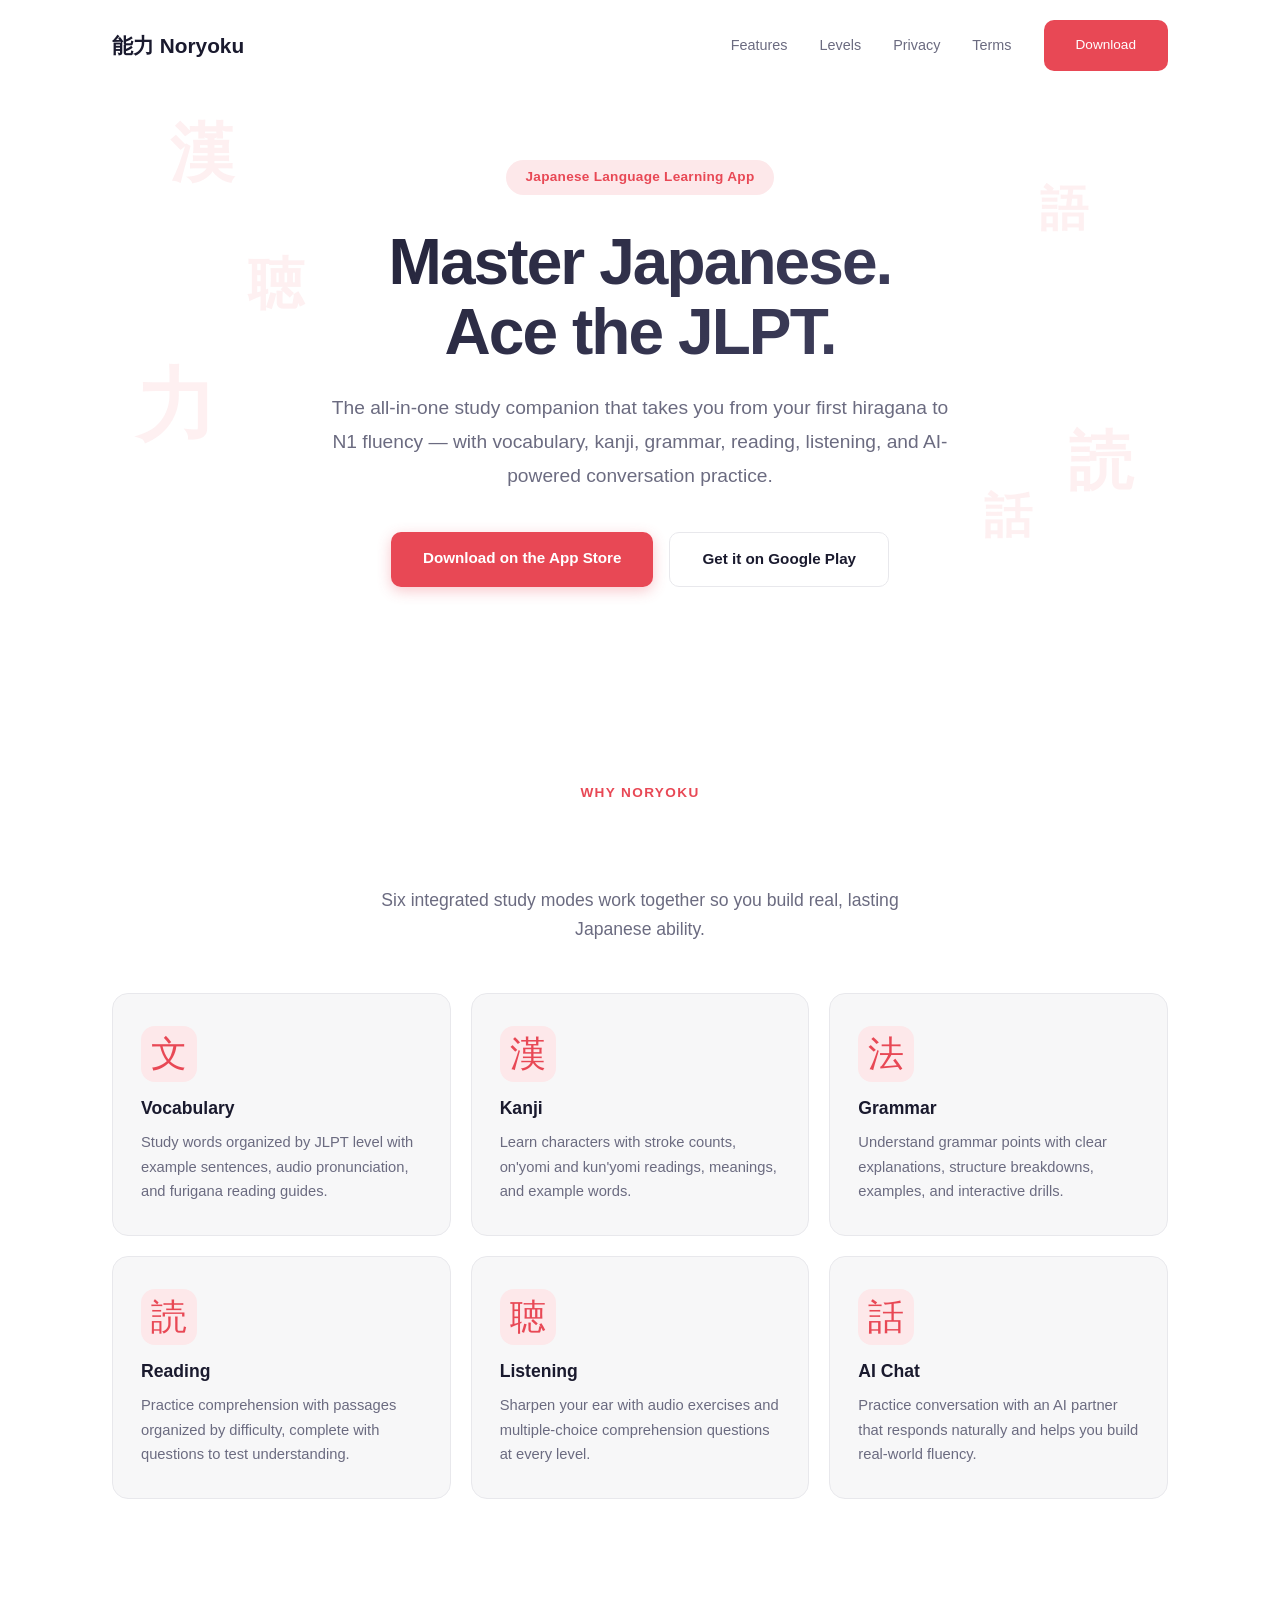
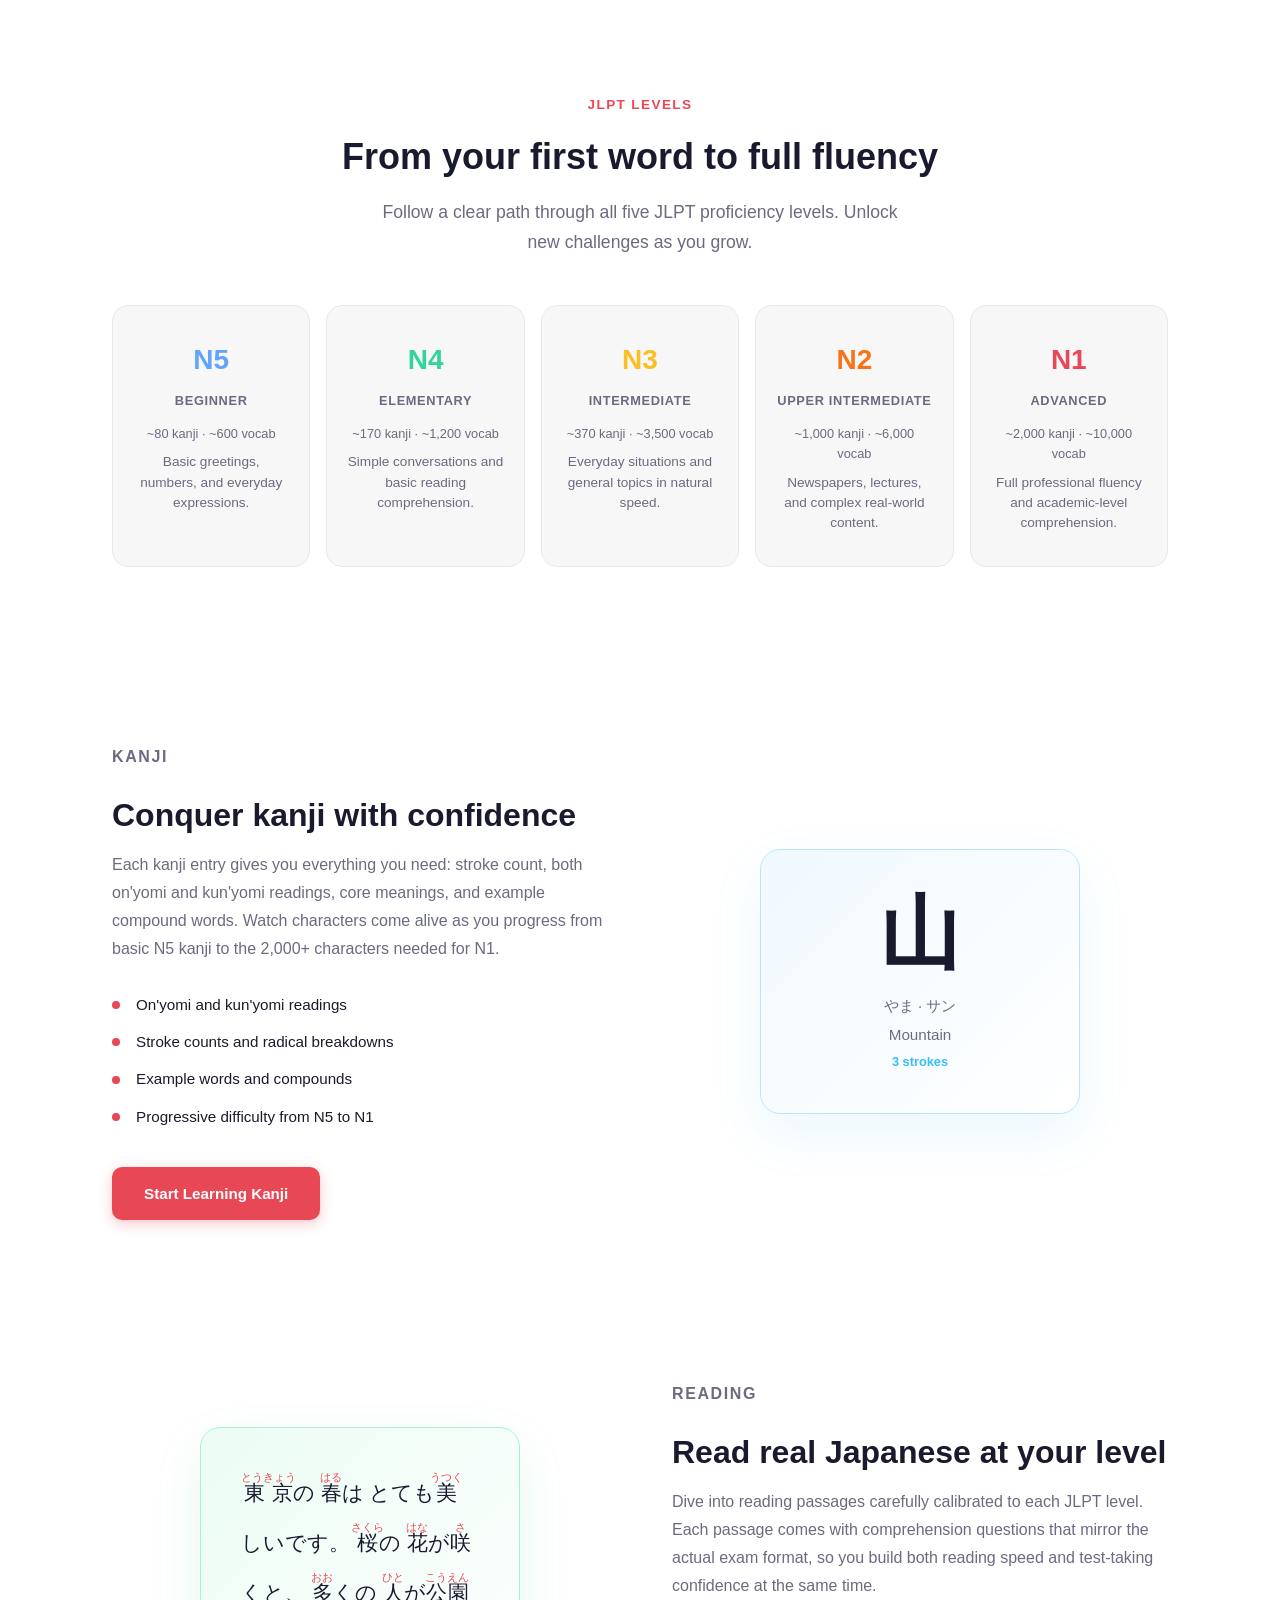
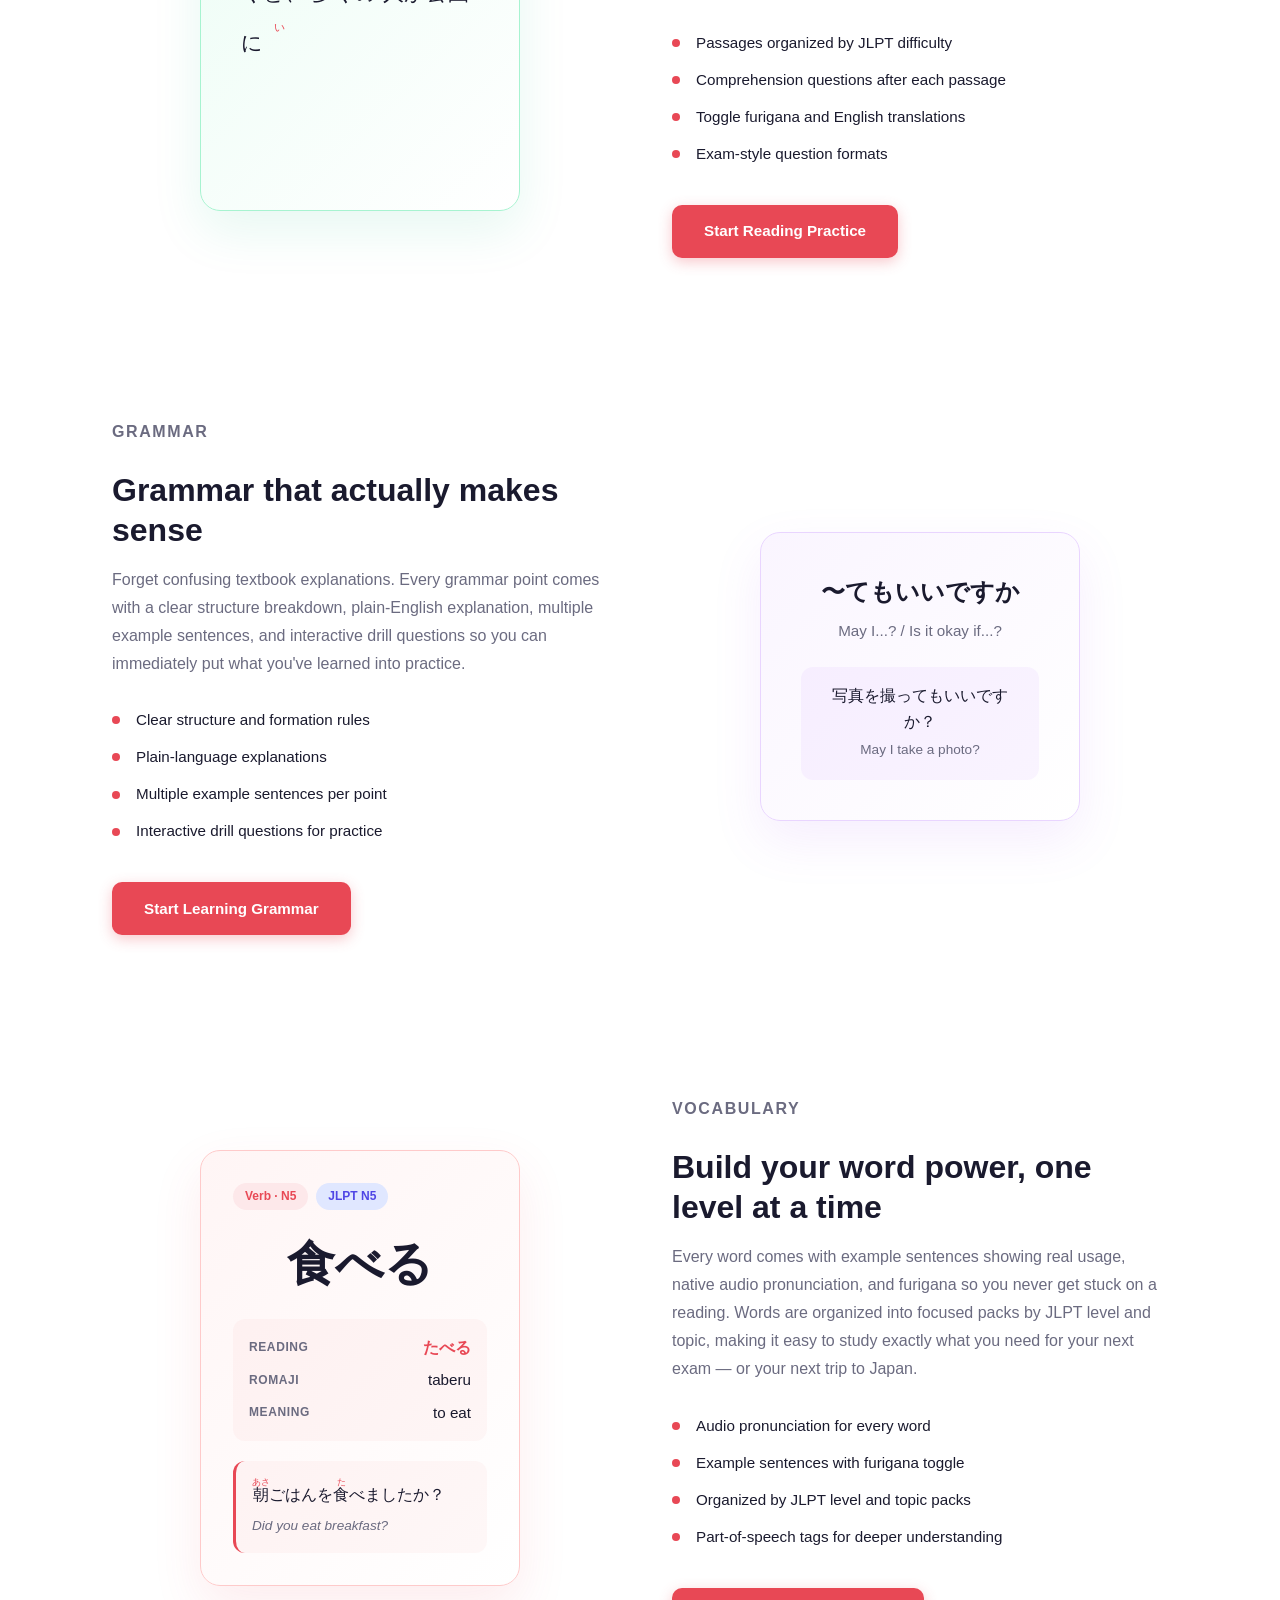
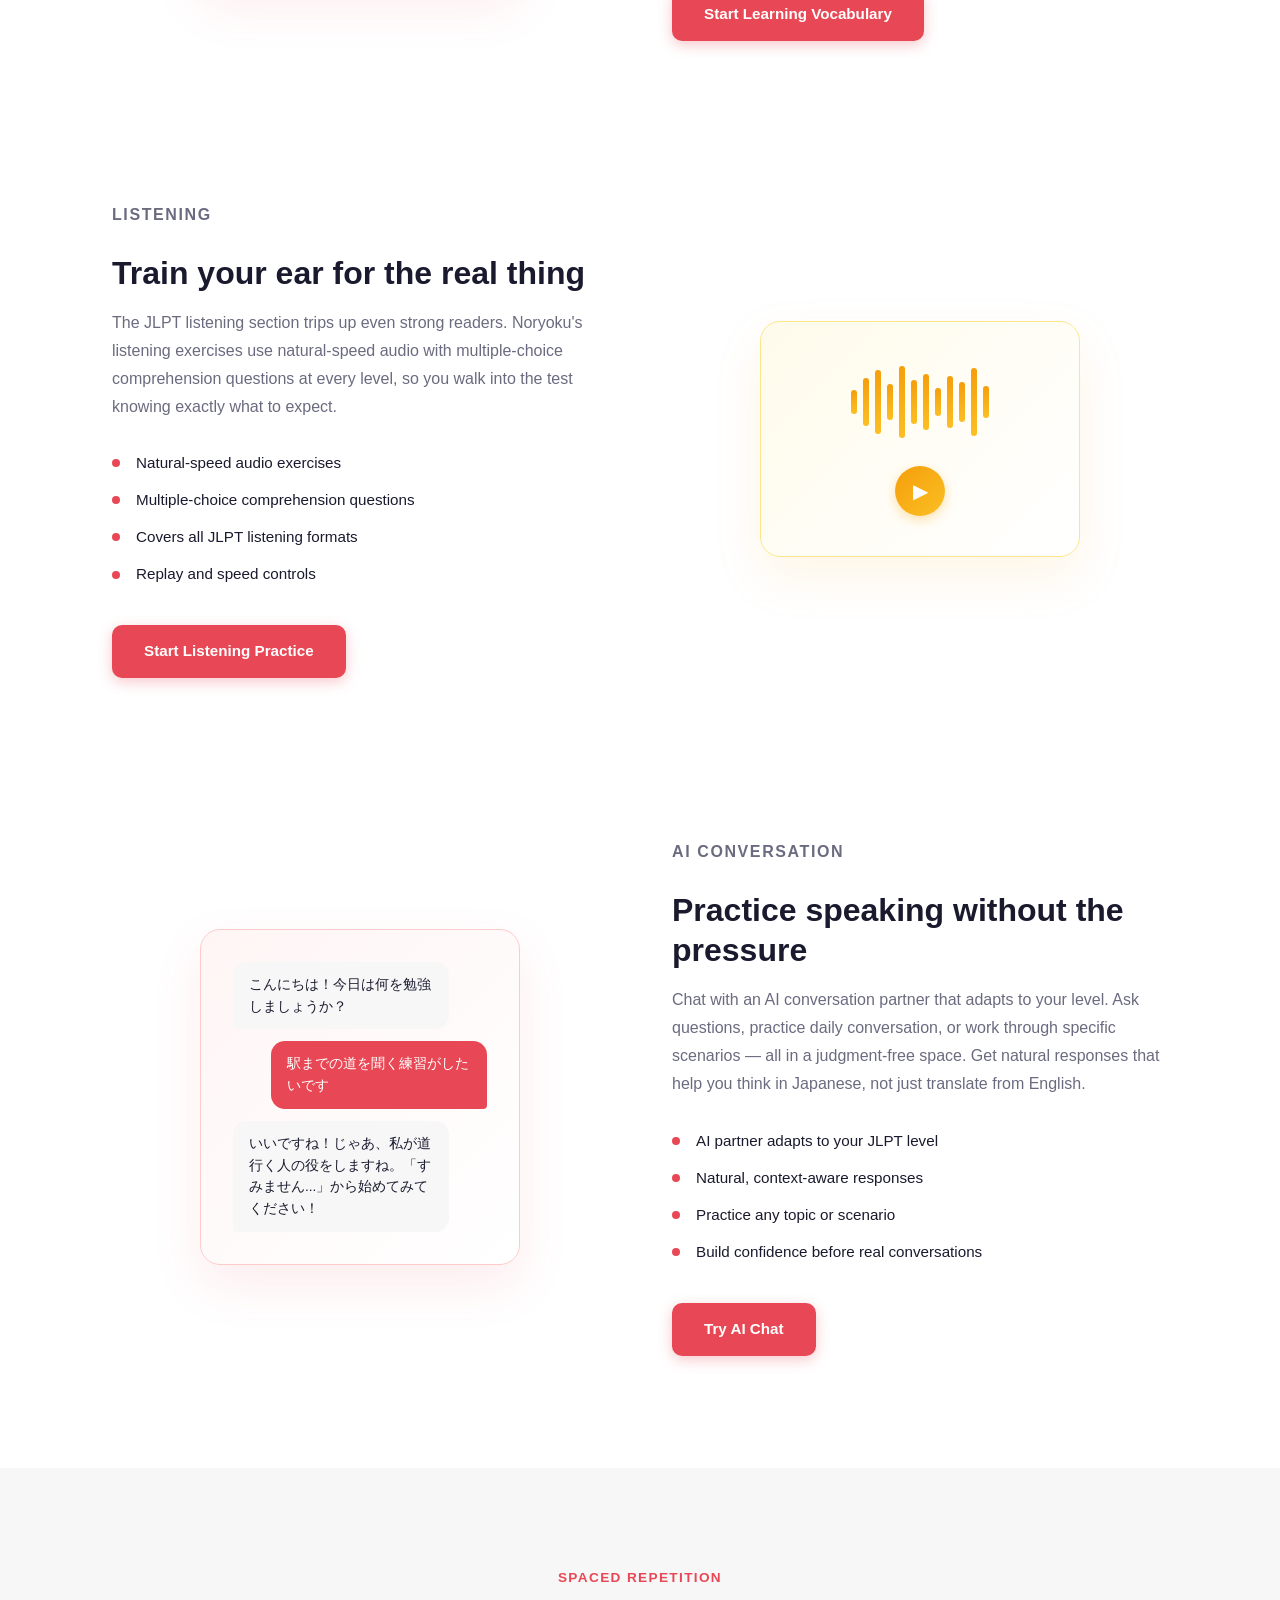
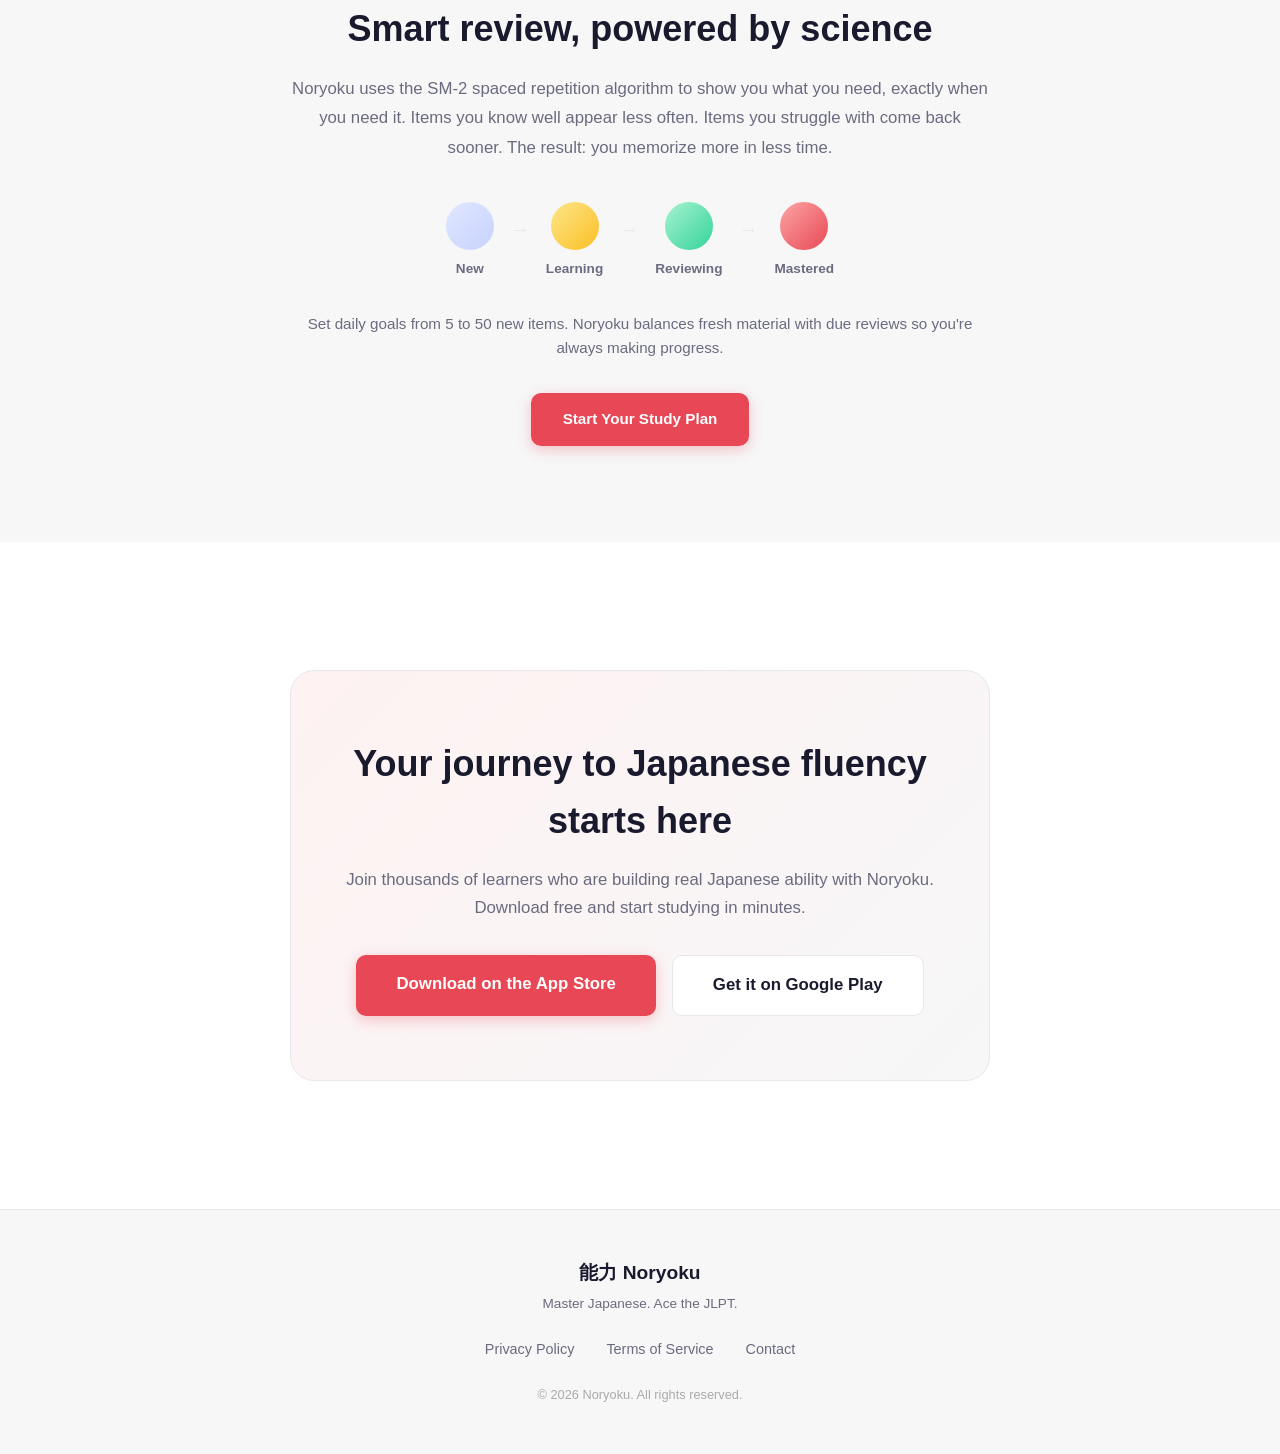
==== commit fac1a2bf: "Move JLPT levels section to second position after features grid Co-Authored-By: Claude Opus 4.6 (1M " ====
--- a/index.html
+++ b/index.html
@@ -80,6 +80,45 @@
       </div>
     </section>
 
+    <!-- Levels -->
+    <section id="levels" class="levels">
+      <p class="section-label scroll-reveal">JLPT Levels</p>
+      <h2 class="scroll-reveal">From your first word to full fluency</h2>
+      <p class="section-subtitle scroll-reveal">Follow a clear path through all five JLPT proficiency levels. Unlock new challenges as you grow.</p>
+      <div class="levels-grid">
+        <div class="level-card scroll-reveal">
+          <span class="level-badge n5">N5</span>
+          <p class="level-label">Beginner</p>
+          <p class="level-stats">~80 kanji &middot; ~600 vocab</p>
+          <p class="level-desc">Basic greetings, numbers, and everyday expressions.</p>
+        </div>
+        <div class="level-card scroll-reveal">
+          <span class="level-badge n4">N4</span>
+          <p class="level-label">Elementary</p>
+          <p class="level-stats">~170 kanji &middot; ~1,200 vocab</p>
+          <p class="level-desc">Simple conversations and basic reading comprehension.</p>
+        </div>
+        <div class="level-card scroll-reveal">
+          <span class="level-badge n3">N3</span>
+          <p class="level-label">Intermediate</p>
+          <p class="level-stats">~370 kanji &middot; ~3,500 vocab</p>
+          <p class="level-desc">Everyday situations and general topics in natural speed.</p>
+        </div>
+        <div class="level-card scroll-reveal">
+          <span class="level-badge n2">N2</span>
+          <p class="level-label">Upper Intermediate</p>
+          <p class="level-stats">~1,000 kanji &middot; ~6,000 vocab</p>
+          <p class="level-desc">Newspapers, lectures, and complex real-world content.</p>
+        </div>
+        <div class="level-card scroll-reveal">
+          <span class="level-badge n1">N1</span>
+          <p class="level-label">Advanced</p>
+          <p class="level-stats">~2,000 kanji &middot; ~10,000 vocab</p>
+          <p class="level-desc">Full professional fluency and academic-level comprehension.</p>
+        </div>
+      </div>
+    </section>
+
     <!-- Kanji deep dive -->
     <section class="feature-spotlight">
       <div class="spotlight-content scroll-reveal">
@@ -296,45 +335,6 @@
         </div>
         <p class="srs-sub">Set daily goals from 5 to 50 new items. Noryoku balances fresh material with due reviews so you're always making progress.</p>
         <a href="#" class="btn btn-primary">Start Your Study Plan</a>
-      </div>
-    </section>
-
-    <!-- Levels -->
-    <section id="levels" class="levels">
-      <p class="section-label scroll-reveal">JLPT Levels</p>
-      <h2 class="scroll-reveal">From your first word to full fluency</h2>
-      <p class="section-subtitle scroll-reveal">Follow a clear path through all five JLPT proficiency levels. Unlock new challenges as you grow.</p>
-      <div class="levels-grid">
-        <div class="level-card scroll-reveal">
-          <span class="level-badge n5">N5</span>
-          <p class="level-label">Beginner</p>
-          <p class="level-stats">~80 kanji &middot; ~600 vocab</p>
-          <p class="level-desc">Basic greetings, numbers, and everyday expressions.</p>
-        </div>
-        <div class="level-card scroll-reveal">
-          <span class="level-badge n4">N4</span>
-          <p class="level-label">Elementary</p>
-          <p class="level-stats">~170 kanji &middot; ~1,200 vocab</p>
-          <p class="level-desc">Simple conversations and basic reading comprehension.</p>
-        </div>
-        <div class="level-card scroll-reveal">
-          <span class="level-badge n3">N3</span>
-          <p class="level-label">Intermediate</p>
-          <p class="level-stats">~370 kanji &middot; ~3,500 vocab</p>
-          <p class="level-desc">Everyday situations and general topics in natural speed.</p>
-        </div>
-        <div class="level-card scroll-reveal">
-          <span class="level-badge n2">N2</span>
-          <p class="level-label">Upper Intermediate</p>
-          <p class="level-stats">~1,000 kanji &middot; ~6,000 vocab</p>
-          <p class="level-desc">Newspapers, lectures, and complex real-world content.</p>
-        </div>
-        <div class="level-card scroll-reveal">
-          <span class="level-badge n1">N1</span>
-          <p class="level-label">Advanced</p>
-          <p class="level-stats">~2,000 kanji &middot; ~10,000 vocab</p>
-          <p class="level-desc">Full professional fluency and academic-level comprehension.</p>
-        </div>
       </div>
     </section>
 
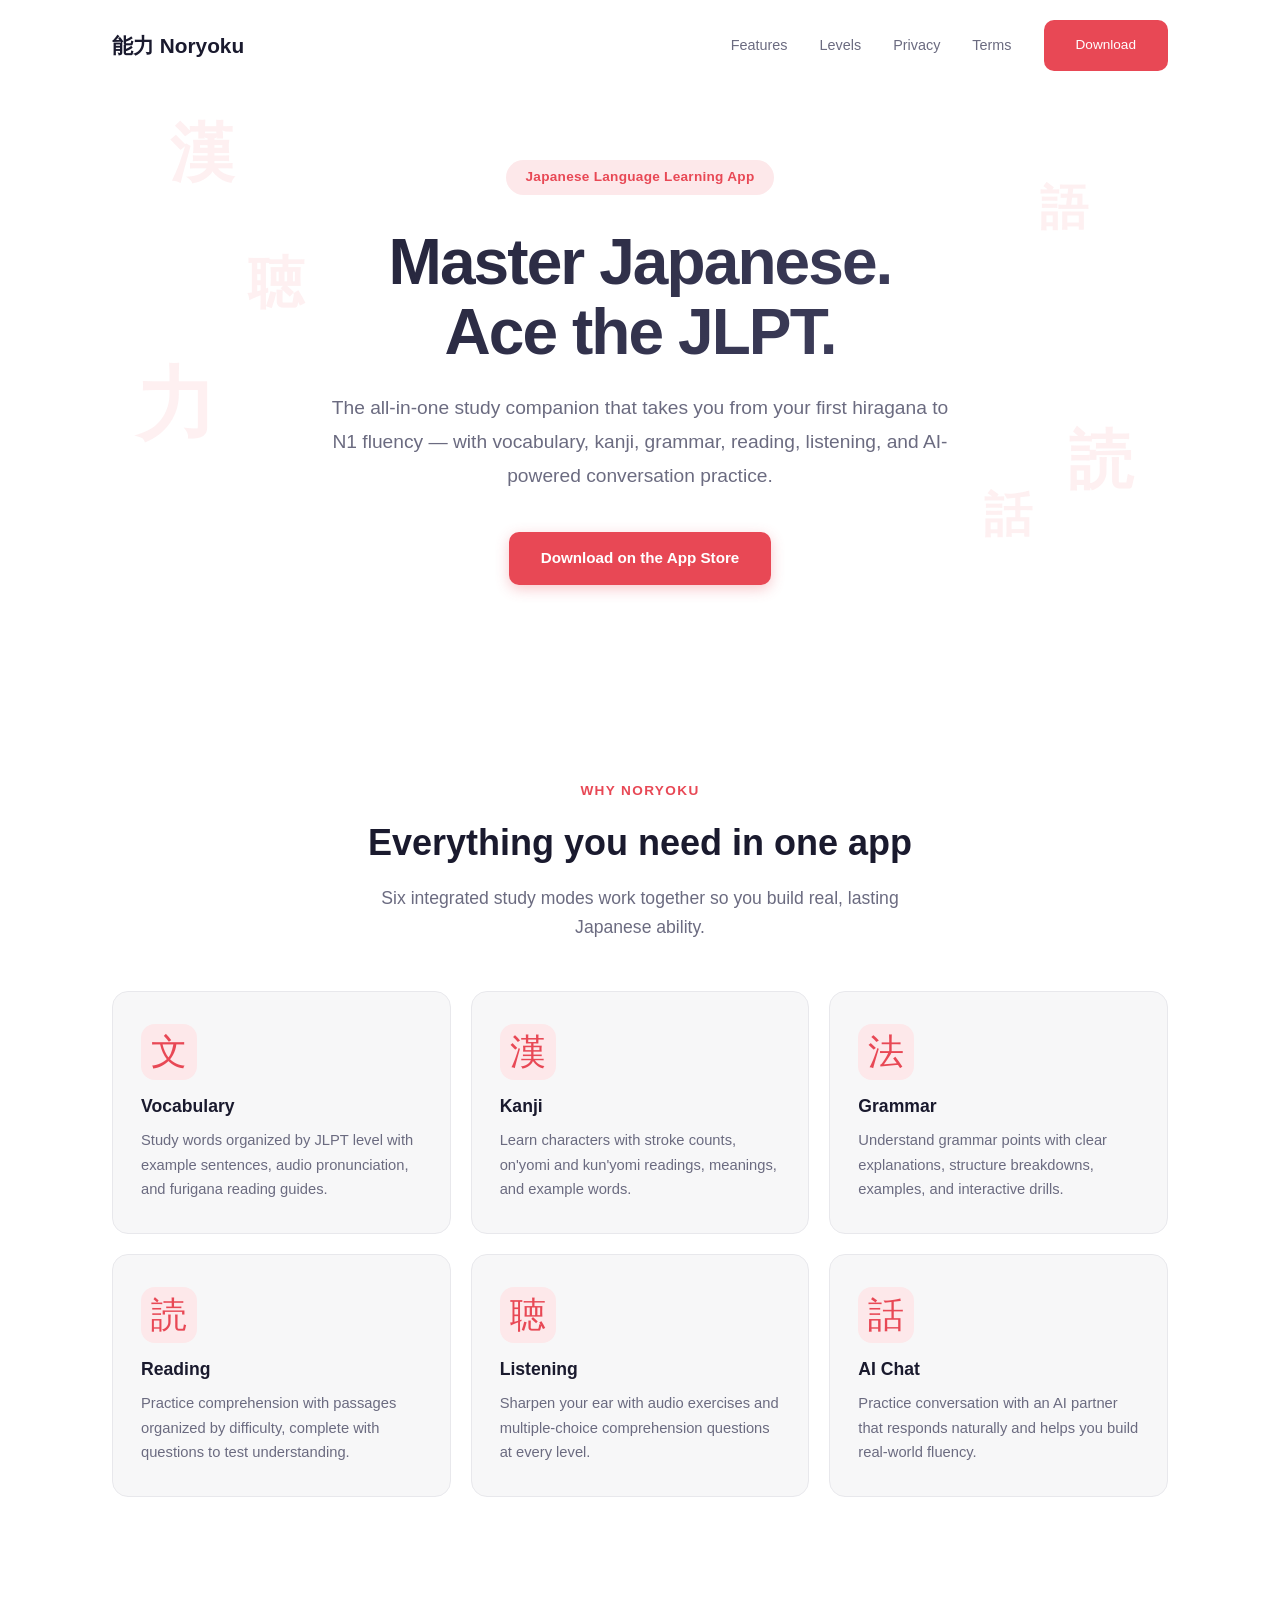
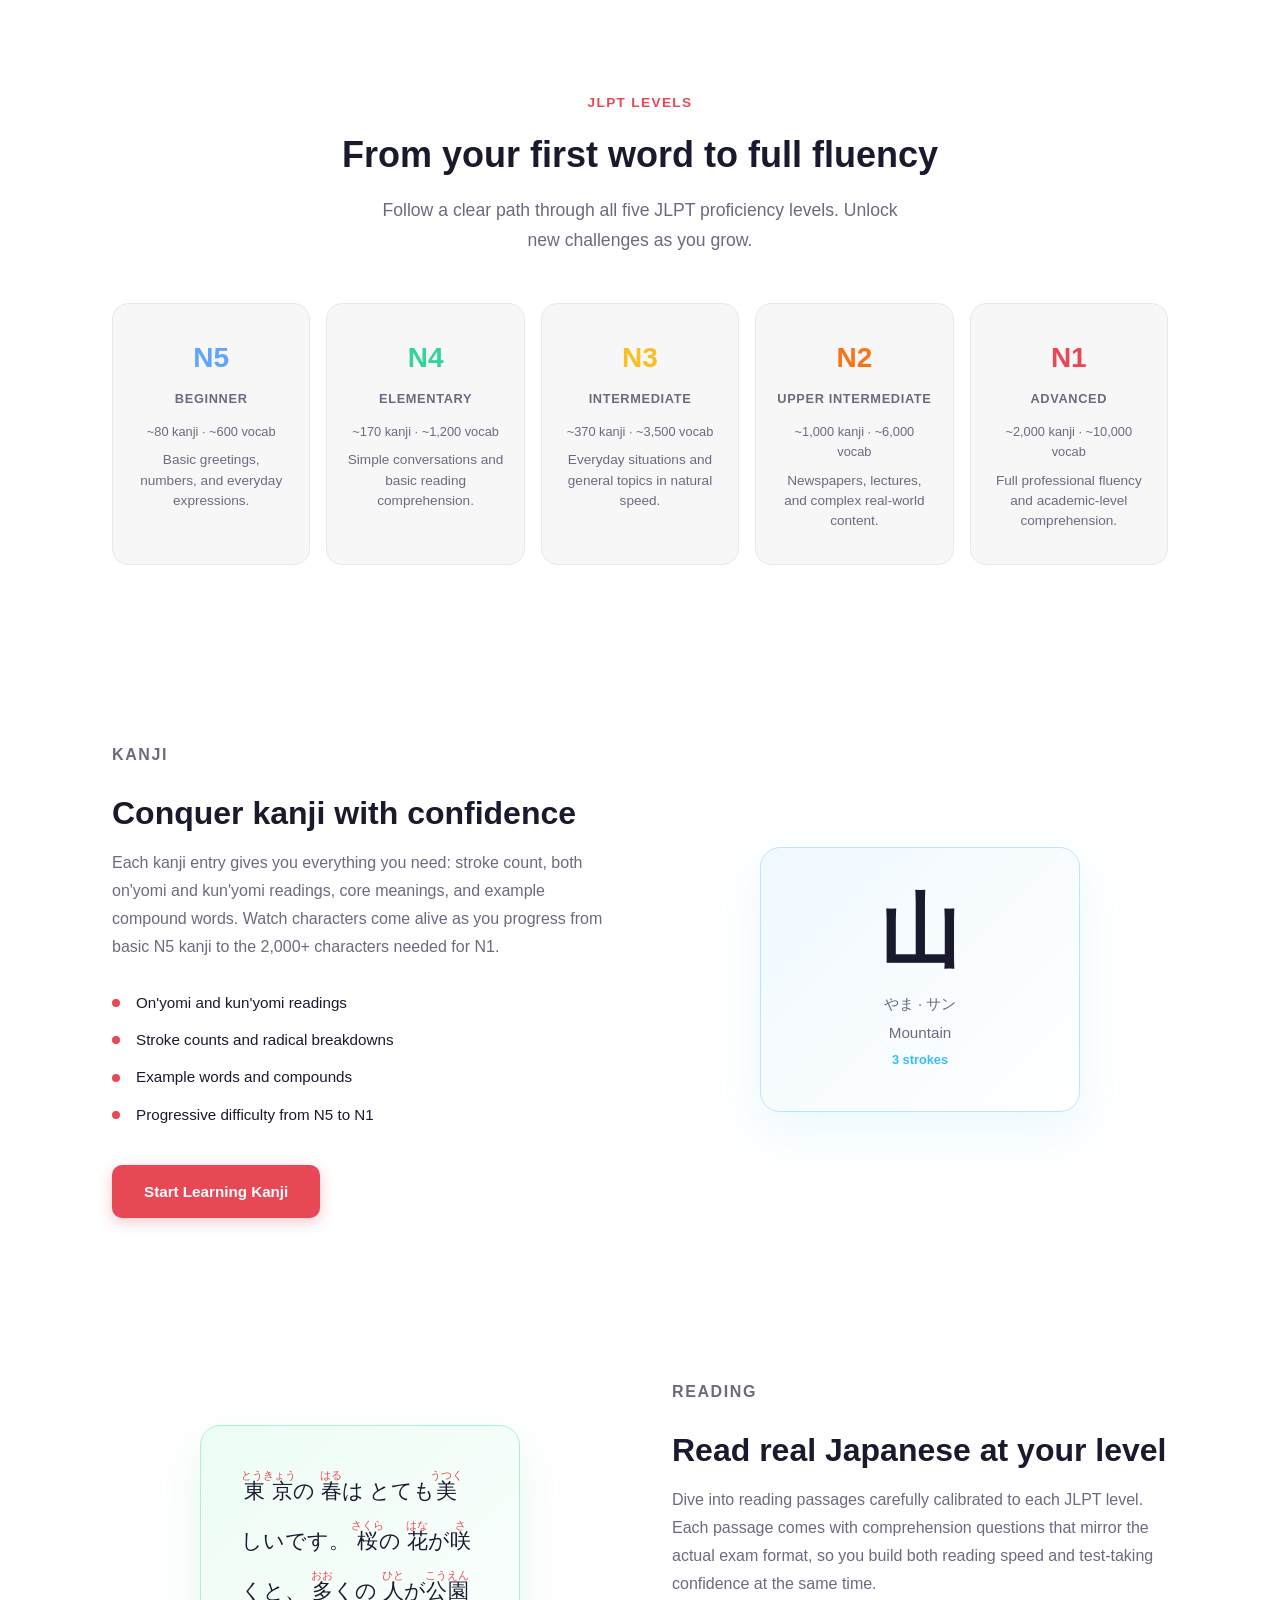
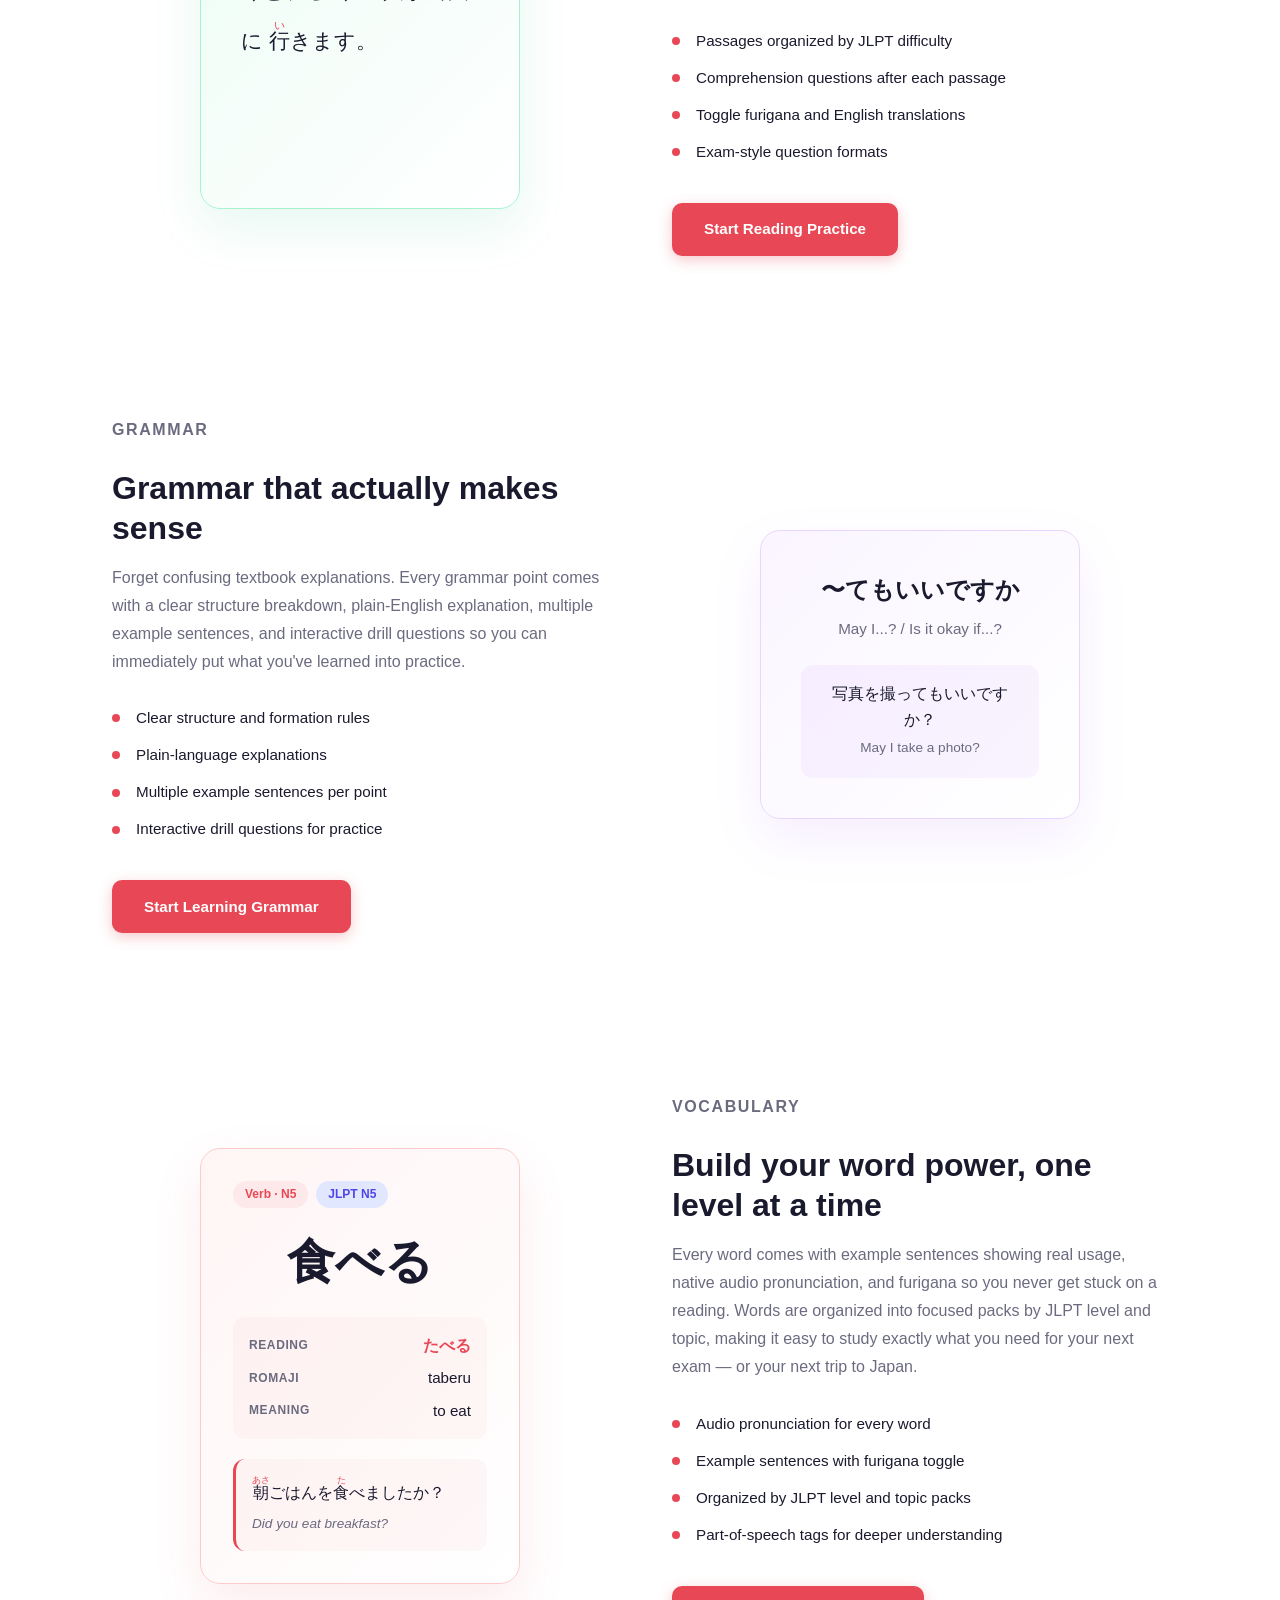
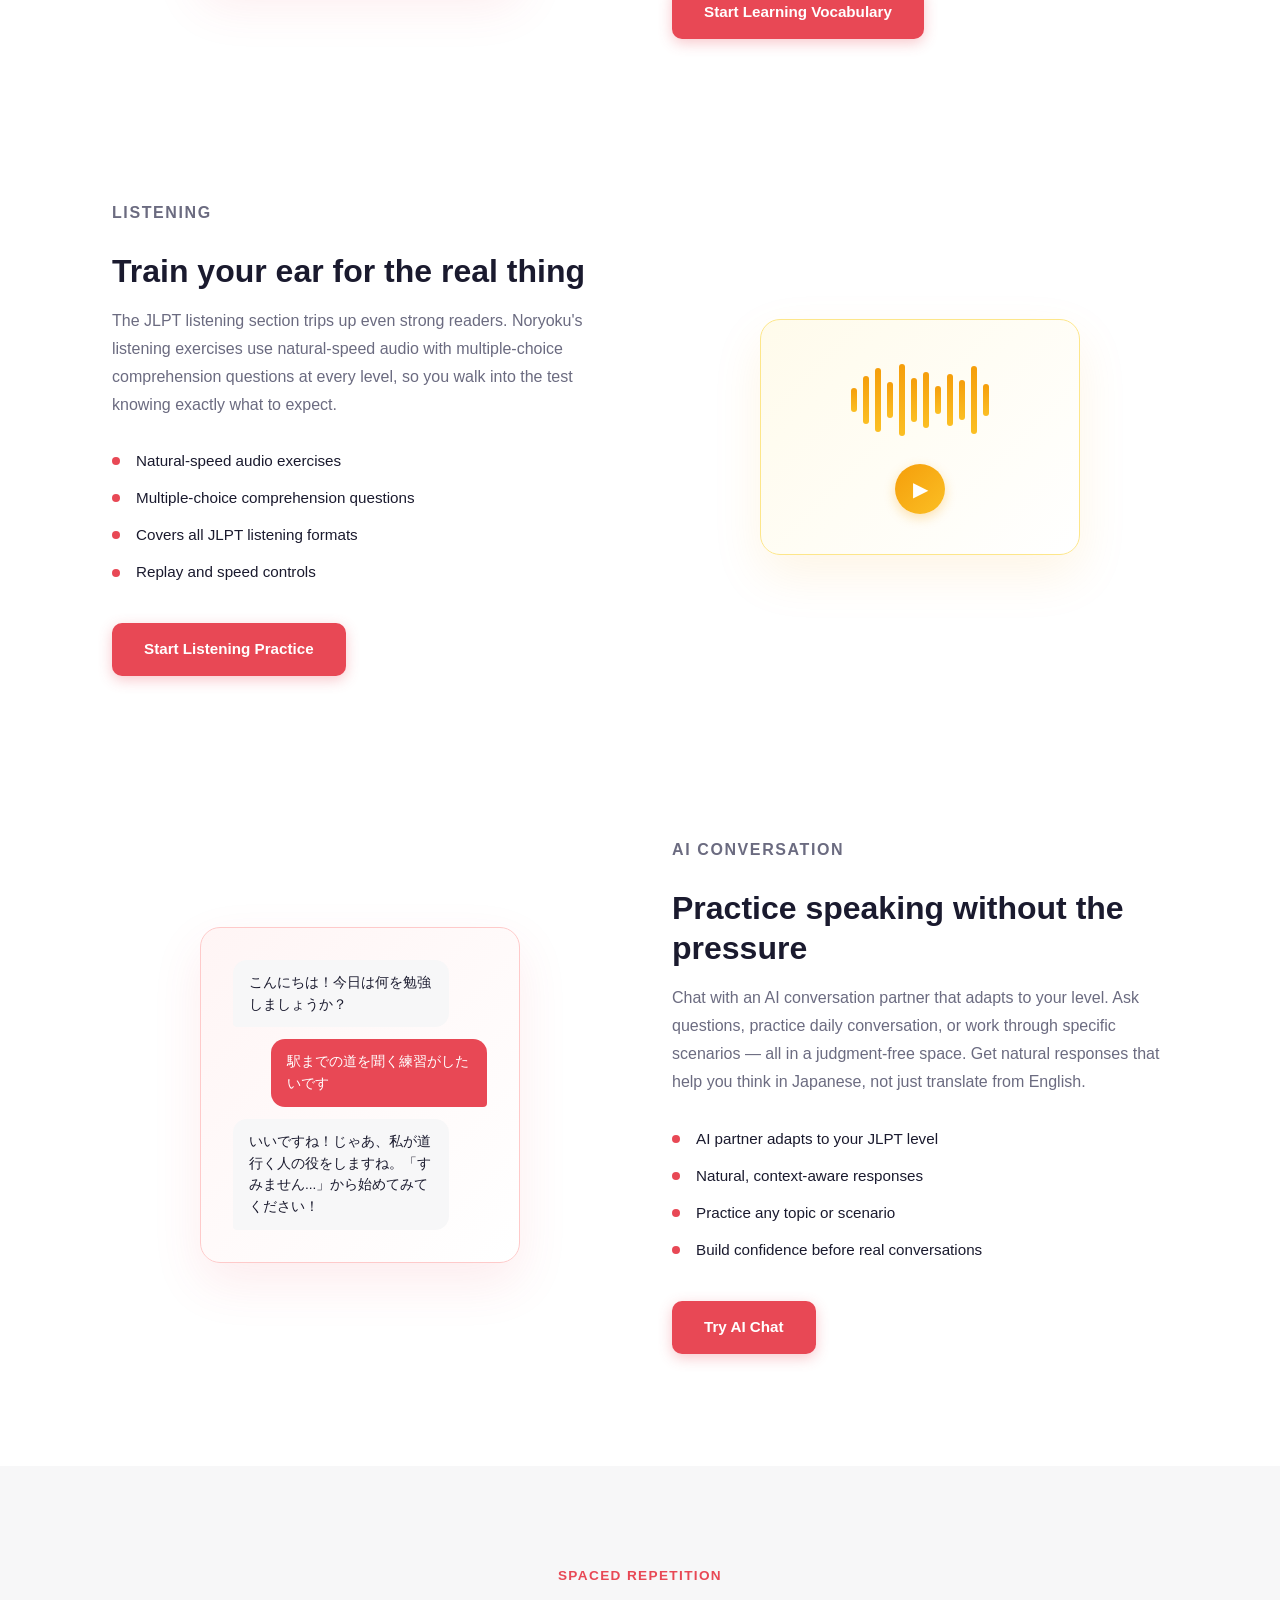
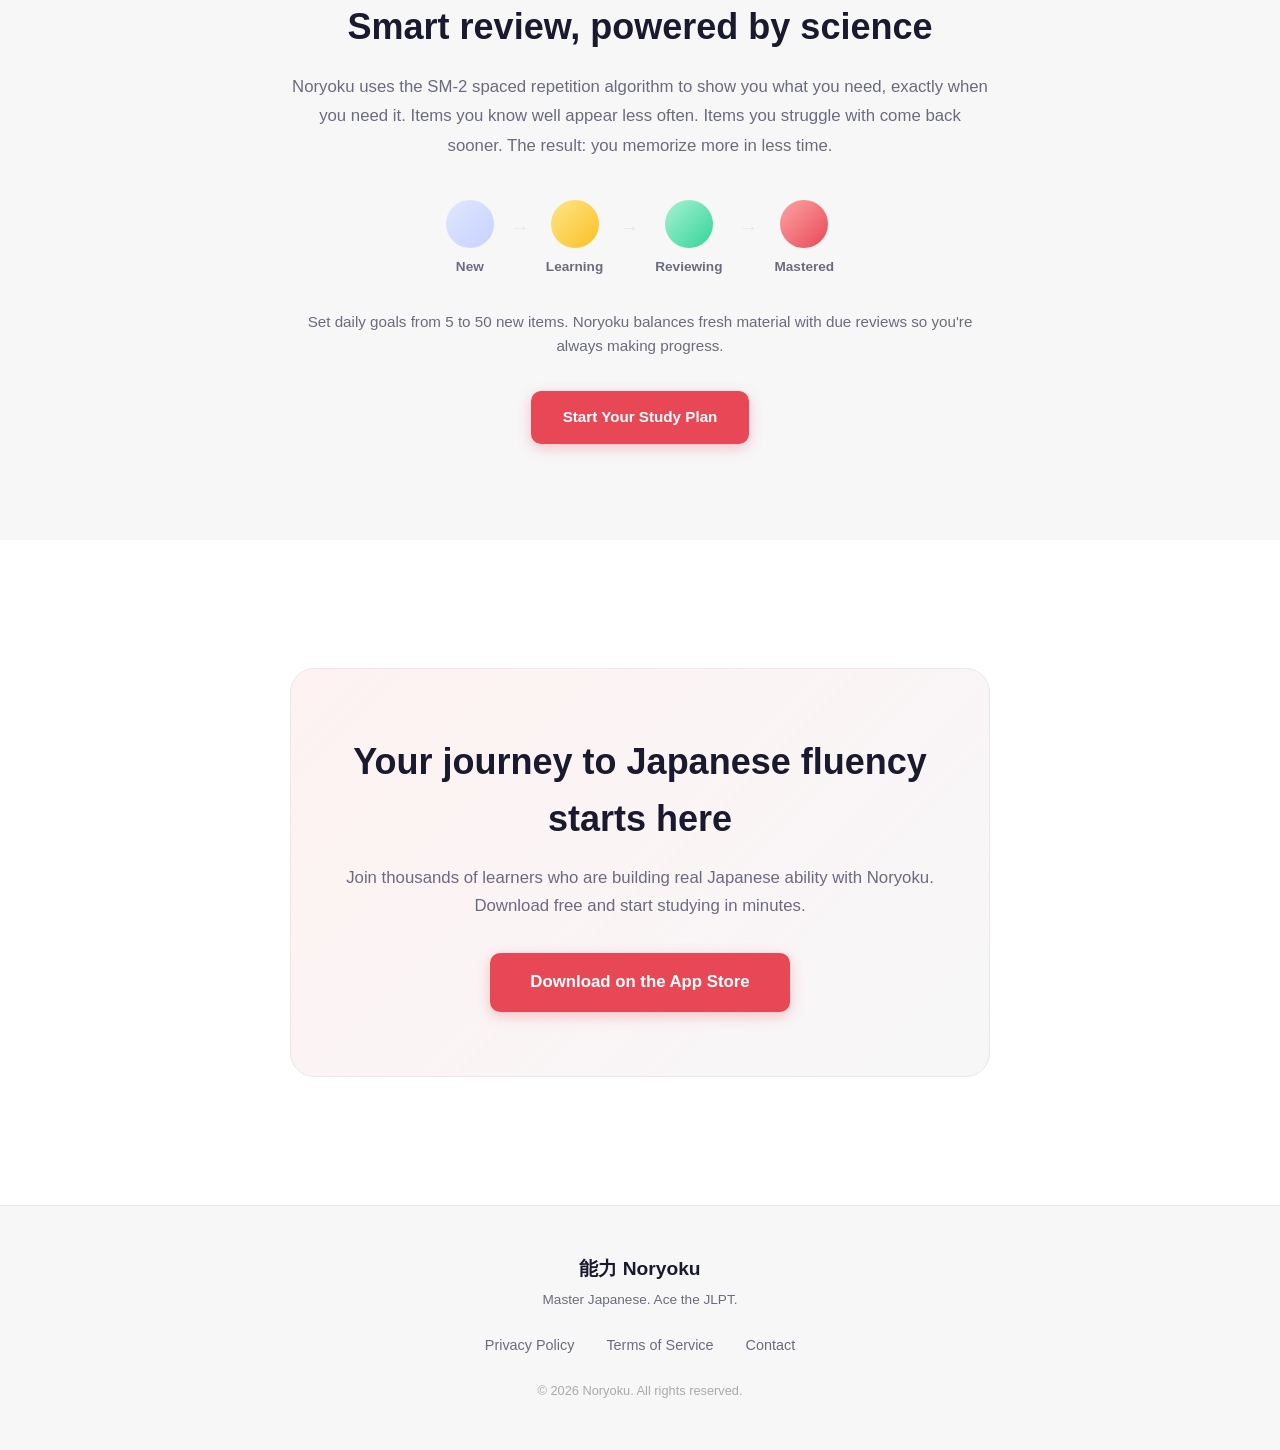
==== commit c1a1e941: "Add App Store link and remove Google Play buttons Point all "Download on the App Store" CTAs to the " ====
--- a/index.html
+++ b/index.html
@@ -16,7 +16,7 @@
         <a href="#levels">Levels</a>
         <a href="privacy.html">Privacy</a>
         <a href="terms.html">Terms</a>
-        <a href="#" class="btn btn-nav">Download</a>
+        <a href="https://apps.apple.com/us/app/noryoku-learn-japanese-jlpt/id6761405704" class="btn btn-nav">Download</a>
       </div>
     </nav>
   </header>
@@ -28,8 +28,7 @@
       <h1 class="fade-in delay-1">Master Japanese.<br>Ace the JLPT.</h1>
       <p class="subtitle fade-in delay-2">The all-in-one study companion that takes you from your first hiragana to N1 fluency — with vocabulary, kanji, grammar, reading, listening, and AI-powered conversation practice.</p>
       <div class="cta-buttons fade-in delay-3">
-        <a href="#" class="btn btn-primary">Download on the App Store</a>
-        <a href="#" class="btn btn-secondary">Get it on Google Play</a>
+        <a href="https://apps.apple.com/us/app/noryoku-learn-japanese-jlpt/id6761405704" class="btn btn-primary">Download on the App Store</a>
       </div>
       <div class="hero-kanji" aria-hidden="true">
         <span class="floating-char char-1">漢</span>
@@ -344,8 +343,7 @@
         <h2>Your journey to Japanese fluency starts here</h2>
         <p>Join thousands of learners who are building real Japanese ability with Noryoku. Download free and start studying in minutes.</p>
         <div class="cta-buttons">
-          <a href="#" class="btn btn-primary btn-large">Download on the App Store</a>
-          <a href="#" class="btn btn-secondary btn-large">Get it on Google Play</a>
+          <a href="https://apps.apple.com/us/app/noryoku-learn-japanese-jlpt/id6761405704" class="btn btn-primary btn-large">Download on the App Store</a>
         </div>
       </div>
     </section>
